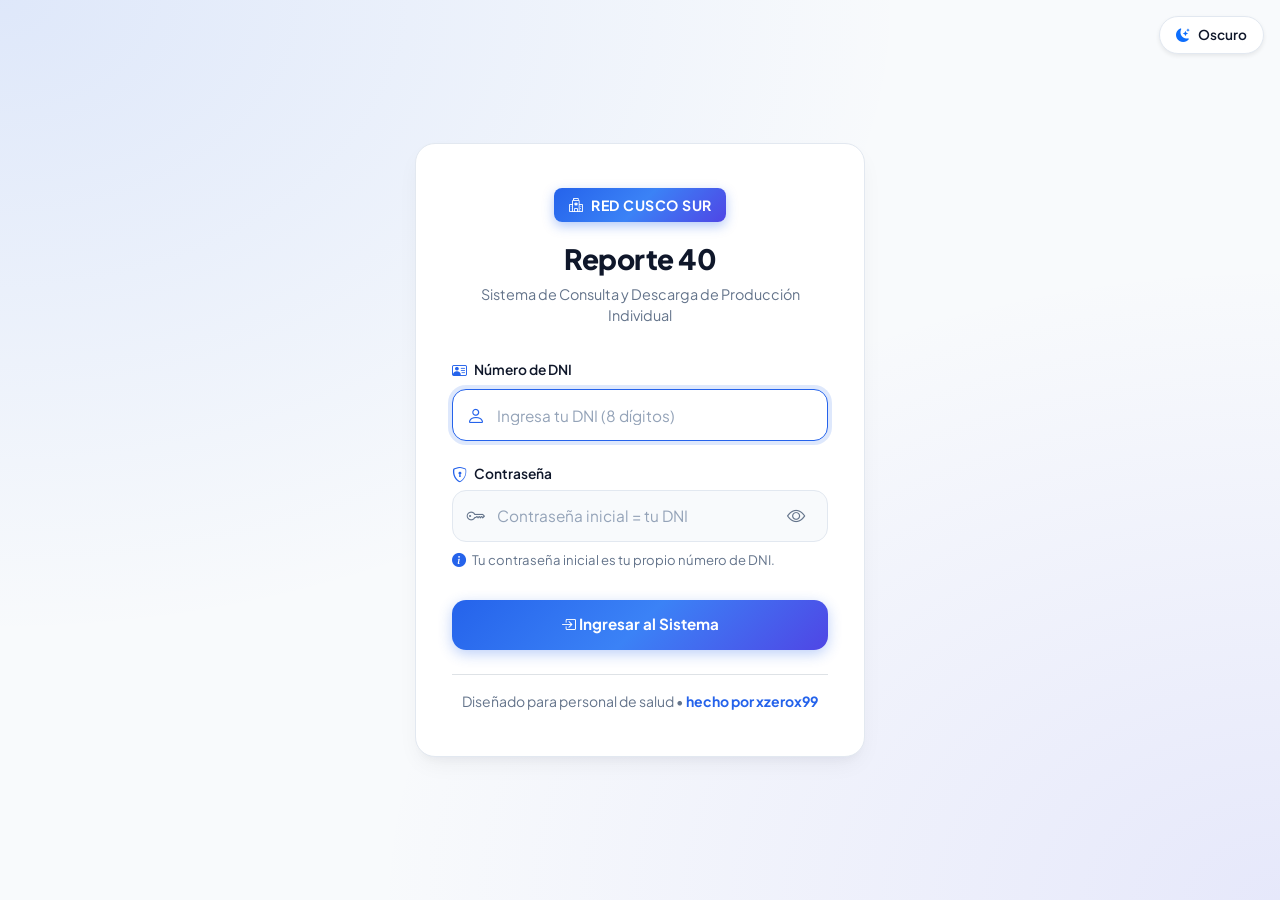
==== index.html @ fd7636e8 "primera subida primera version" ====
<!DOCTYPE html>
<html lang="es" data-theme="light">
<head>
  <meta charset="UTF-8">
  <meta name="viewport" content="width=device-width, initial-scale=1.0">
  <title>Acceso al Sistema — Reporte 40</title>
  
  <!-- Google Fonts: Plus Jakarta Sans -->
  <link rel="preconnect" href="https://fonts.googleapis.com">
  <link rel="preconnect" href="https://fonts.gstatic.com" crossorigin>
  <link href="https://fonts.googleapis.com/css2?family=Plus+Jakarta+Sans:wght@400;500;600;700;800&display=swap" rel="stylesheet">

  <!-- Bootstrap 5 CSS & Bootstrap Icons -->
  <link href="https://cdn.jsdelivr.net/npm/bootstrap@5.3.3/dist/css/bootstrap.min.css" rel="stylesheet">
  <link href="https://cdn.jsdelivr.net/npm/bootstrap-icons@1.11.3/font/bootstrap-icons.min.css" rel="stylesheet">
  
  <!-- Estilos del Sistema -->
  <link rel="stylesheet" href="css/styles.css">

  <!-- PWA Manifest & Meta -->
  <link rel="manifest" href="manifest.json">
  <meta name="theme-color" content="#2563eb">

  <!-- Datos del Sistema (Soporte offline / doble clic) -->
  <script src="data/demo_data.js"></script>
</head>
<body>

  <!-- Botón flotante para cambiar tema Claro/Oscuro -->
  <div class="position-fixed top-0 end-0 p-3" style="z-index: 1050;">
    <button class="theme-toggle-btn shadow-sm" type="button" aria-label="Cambiar tema">
      <i class="bi bi-moon-stars-fill text-primary"></i> <span>Oscuro</span>
    </button>
  </div>

  <div class="login-container">
    <div class="login-card fade-in">
      <div class="login-header">
        <div class="brand-badge mb-2">
          <i class="bi bi-hospital"></i> RED CUSCO SUR
        </div>
        <h1>Reporte 40</h1>
        <p>Sistema de Consulta y Descarga de Producción Individual</p>
      </div>

      <!-- Alertas -->
      <div id="loginAlert" class="alert-elegant d-none" role="alert"></div>

      <form id="loginForm" autocomplete="off">
        
        <!-- Campo DNI Elegante -->
        <div class="form-group-elegant">
          <label for="dniInput" class="form-label-elegant">
            <i class="bi bi-person-vcard"></i> Número de DNI
          </label>
          <div class="input-container-elegant">
            <span class="input-icon-lead">
              <i class="bi bi-person"></i>
            </span>
            <input 
              type="text" 
              id="dniInput" 
              placeholder="Ingresa tu DNI (8 dígitos)" 
              maxlength="15" 
              required
              autofocus
            >
          </div>
        </div>

        <!-- Campo Contraseña Elegante -->
        <div class="form-group-elegant">
          <div class="d-flex justify-content-between align-items-center mb-1">
            <label for="passwordInput" class="form-label-elegant mb-0">
              <i class="bi bi-shield-lock"></i> Contraseña
            </label>
          </div>
          <div class="input-container-elegant">
            <span class="input-icon-lead">
              <i class="bi bi-key"></i>
            </span>
            <input 
              type="password" 
              id="passwordInput" 
              placeholder="Contraseña inicial = tu DNI" 
              required
            >
            <button 
              class="btn-eye-toggle" 
              type="button" 
              id="togglePasswordBtn"
              title="Mostrar u ocultar contraseña"
            >
              <i class="bi bi-eye"></i>
            </button>
          </div>
          <div class="input-hint-elegant">
            <i class="bi bi-info-circle-fill"></i>
            <span>Tu contraseña inicial es tu propio número de DNI.</span>
          </div>
        </div>

        <button type="submit" class="btn-primary-custom w-100 mt-2" id="loginSubmitBtn">
          <span id="btnText"><i class="bi bi-box-arrow-in-right"></i> Ingresar al Sistema</span>
          <span id="btnSpinner" class="spinner-border spinner-border-sm d-none" role="status" aria-hidden="true"></span>
        </button>
      </form>

      <div class="mt-4 pt-3 border-top text-center small text-muted">
        <span>Diseñado para personal de salud</span> • <span class="footer-author">hecho por xzerox99</span>
      </div>
    </div>
  </div>

  <!-- Scripts -->
  <script src="js/config.js"></script>
  <script src="js/theme.js"></script>
  <script src="js/auth.js"></script>
  <script src="js/api.js"></script>
  <script src="js/pwa.js"></script>

  <script>
    document.addEventListener("DOMContentLoaded", () => {
      // Si ya hay sesión activa, redirigir
      const user = Auth.getCurrentUser();
      if (user) {
        if (Auth.isAdmin()) {
          window.location.href = "admin.html";
        } else {
          window.location.href = "dashboard.html";
        }
        return;
      }

      const loginForm = document.getElementById("loginForm");
      const dniInput = document.getElementById("dniInput");
      const passwordInput = document.getElementById("passwordInput");
      const togglePasswordBtn = document.getElementById("togglePasswordBtn");
      const loginAlert = document.getElementById("loginAlert");
      const btnText = document.getElementById("btnText");
      const btnSpinner = document.getElementById("btnSpinner");
      const loginSubmitBtn = document.getElementById("loginSubmitBtn");

      // Ver / ocultar contraseña
      togglePasswordBtn.addEventListener("click", () => {
        const isPassword = passwordInput.getAttribute("type") === "password";
        passwordInput.setAttribute("type", isPassword ? "text" : "password");
        togglePasswordBtn.innerHTML = isPassword ? '<i class="bi bi-eye-slash"></i>' : '<i class="bi bi-eye"></i>';
      });

      // Manejo de Login
      loginForm.addEventListener("submit", async (e) => {
        e.preventDefault();
        const dni = dniInput.value.trim();
        const password = passwordInput.value.trim();

        if (!dni || !password) return;

        loginAlert.className = "alert-elegant d-none";
        loginSubmitBtn.disabled = true;
        btnText.classList.add("d-none");
        btnSpinner.classList.remove("d-none");

        try {
          const res = await Api.callAppsScript("login", { dni, password });

          if (res.success && res.user) {
            Auth.setSession(res.user);
            loginAlert.className = "alert-elegant alert-success-elegant fade-in";
            loginAlert.innerHTML = `<i class="bi bi-check-circle-fill"></i> <span>¡Bienvenido(a), ${res.user.nombre}! Redirigiendo...</span>`;

            setTimeout(() => {
              if (res.user.rol === "admin" || res.user.dni === CONFIG.ADMIN_DEFAULT_DNI) {
                window.location.href = "admin.html";
              } else {
                window.location.href = "dashboard.html";
              }
            }, 600);
          } else {
            loginAlert.className = "alert-elegant alert-danger-elegant fade-in";
            loginAlert.innerHTML = `<i class="bi bi-exclamation-triangle-fill"></i> <span>${res.message || "Credenciales incorrectas"}</span>`;
            loginSubmitBtn.disabled = false;
            btnText.classList.remove("d-none");
            btnSpinner.classList.add("d-none");
          }
        } catch (err) {
          loginAlert.className = "alert-elegant alert-danger-elegant fade-in";
          loginAlert.innerHTML = `<i class="bi bi-exclamation-octagon-fill"></i> <span>Error al conectar con el servidor. Intenta de nuevo.</span>`;
          loginSubmitBtn.disabled = false;
          btnText.classList.remove("d-none");
          btnSpinner.classList.add("d-none");
        }
      });
    });
  </script>
</body>
</html>
---- css/styles.css ----
/* =====================================================================
   SISTEMA REPORTE 40 — ESTILOS ULTRA ELEGANTES Y RESPONSIVOS (UI / UX PRO)
   Diseñado con altos estándares de contraste, accesibilidad y fluidez.
   Soporte completo para Tema Claro / Oscuro con micro-interacciones.
   Hecho por xzerox99
   ===================================================================== */

@import url('https://fonts.googleapis.com/css2?family=Plus+Jakarta+Sans:wght@400;500;600;700;800&display=swap');

:root {
  --font-family: 'Plus Jakarta Sans', -apple-system, BlinkMacSystemFont, "Segoe UI", Roboto, sans-serif;
  
  /* ==================== TEMA CLARO ==================== */
  --bg-body: #f8fafc;
  --bg-card: #ffffff;
  --bg-card-subtle: #f1f5f9;
  --bg-input: #f8fafc;
  --bg-input-focus: #ffffff;
  
  --border-color: #e2e8f0;
  --border-color-focus: #2563eb;
  
  --text-main: #0f172a;
  --text-muted: #64748b;
  --text-dim: #94a3b8;
  --text-white: #ffffff;
  
  --icon-color: #64748b;
  --icon-active: #2563eb;
  
  --primary: #2563eb;
  --primary-hover: #1d4ed8;
  --primary-gradient: linear-gradient(135deg, #2563eb 0%, #3b82f6 50%, #4f46e5 100%);
  --primary-light: #eff6ff;
  --primary-text: #1e40af;
  
  --card-shadow: 0 10px 25px -5px rgba(15, 23, 42, 0.06), 0 8px 10px -6px rgba(15, 23, 42, 0.04);
  --input-shadow-focus: 0 0 0 4px rgba(37, 99, 235, 0.15);
  
  --radius-sm: 8px;
  --radius-md: 14px;
  --radius-lg: 20px;
  --radius-full: 9999px;

  --transition: all 0.25s cubic-bezier(0.16, 1, 0.3, 1);
}

/* ==================== TEMA OSCURO (HIGH CONTRAST & ELEGANCE) ==================== */
[data-theme="dark"] {
  --bg-body: #0b0f19;
  --bg-card: #151c2c;
  --bg-card-subtle: #1e293b;
  --bg-input: #1a2336;
  --bg-input-focus: #141b2b;
  
  --border-color: #27354f;
  --border-color-focus: #38bdf8;
  
  --text-main: #f8fafc;
  --text-muted: #94a3b8;
  --text-dim: #64748b;
  
  --icon-color: #94a3b8;
  --icon-active: #38bdf8;
  
  --primary: #38bdf8;
  --primary-hover: #7dd3fc;
  --primary-gradient: linear-gradient(135deg, #2563eb 0%, #38bdf8 100%);
  --primary-light: rgba(56, 189, 248, 0.14);
  --primary-text: #7dd3fc;
  
  --card-shadow: 0 20px 30px -10px rgba(0, 0, 0, 0.7), 0 0 0 1px rgba(255, 255, 255, 0.06);
  --input-shadow-focus: 0 0 0 4px rgba(56, 189, 248, 0.22);
}

/* Reset y Base */
* {
  box-sizing: border-box;
  margin: 0;
  padding: 0;
}

body {
  font-family: var(--font-family);
  background-color: var(--bg-body);
  color: var(--text-main);
  line-height: 1.5;
  transition: background-color 0.3s ease, color 0.3s ease;
  min-height: 100vh;
  display: flex;
  flex-direction: column;
}

/* Clases de texto adaptables */
.text-main {
  color: var(--text-main) !important;
}

.text-muted {
  color: var(--text-muted) !important;
}

.text-dim {
  color: var(--text-dim) !important;
}

[data-theme="dark"] h1, 
[data-theme="dark"] h2, 
[data-theme="dark"] h3, 
[data-theme="dark"] h4, 
[data-theme="dark"] h5, 
[data-theme="dark"] h6 {
  color: var(--text-main) !important;
}

[data-theme="dark"] .text-primary {
  color: #38bdf8 !important;
}

[data-theme="dark"] .text-warning {
  color: #fbbf24 !important;
}

[data-theme="dark"] .text-success {
  color: #34d399 !important;
}

[data-theme="dark"] .text-danger {
  color: #f87171 !important;
}

/* ==================== NAVBAR ==================== */
.navbar-custom {
  background-color: var(--bg-card);
  border-bottom: 1px solid var(--border-color);
  padding: 0.85rem 1.75rem;
  transition: var(--transition);
  position: sticky;
  top: 0;
  z-index: 1000;
  backdrop-filter: blur(12px);
}

.brand-badge {
  background: var(--primary-gradient);
  color: white !important;
  font-weight: 700;
  padding: 0.4rem 0.9rem;
  border-radius: var(--radius-sm);
  letter-spacing: 0.5px;
  font-size: 0.88rem;
  display: inline-flex;
  align-items: center;
  gap: 0.5rem;
  box-shadow: 0 4px 12px rgba(37, 99, 235, 0.35);
}

/* Botón flotante para cambiar de tema */
.theme-toggle-btn {
  background: var(--bg-card);
  border: 1px solid var(--border-color);
  color: var(--text-main);
  padding: 0.5rem 1rem;
  border-radius: var(--radius-full);
  display: inline-flex;
  align-items: center;
  gap: 0.5rem;
  font-size: 0.85rem;
  font-weight: 600;
  cursor: pointer;
  transition: var(--transition);
  box-shadow: 0 2px 8px rgba(0, 0, 0, 0.05);
}

.theme-toggle-btn:hover {
  border-color: var(--primary);
  transform: translateY(-2px);
  box-shadow: 0 4px 12px rgba(0, 0, 0, 0.12);
}

/* ==================== PANTALLA DE LOGIN ELEGANTE ==================== */
.login-container {
  min-height: 100vh;
  display: flex;
  align-items: center;
  justify-content: center;
  padding: 1.5rem;
  position: relative;
  background-color: var(--bg-body);
  background-image: 
    radial-gradient(at 0% 0%, rgba(37, 99, 235, 0.12) 0px, transparent 50%),
    radial-gradient(at 100% 100%, rgba(99, 102, 241, 0.12) 0px, transparent 50%);
}

.login-card {
  width: 100%;
  max-width: 450px;
  background: var(--bg-card);
  border: 1px solid var(--border-color);
  border-radius: var(--radius-lg);
  padding: 2.75rem 2.25rem;
  box-shadow: var(--card-shadow);
  transition: var(--transition);
  position: relative;
}

.login-header {
  text-align: center;
  margin-bottom: 2rem;
}

.login-header h1 {
  font-size: 1.75rem;
  font-weight: 800;
  color: var(--text-main);
  margin-top: 0.75rem;
  letter-spacing: -0.5px;
}

.login-header p {
  color: var(--text-muted);
  font-size: 0.9rem;
  margin-top: 0.25rem;
}

/* ==================== INPUTS ULTRA ELEGANTES (NO BORDER CHOPPING) ==================== */
.form-group-elegant {
  margin-bottom: 1.35rem;
}

.form-label-elegant {
  font-size: 0.86rem;
  font-weight: 600;
  color: var(--text-main);
  margin-bottom: 0.45rem;
  display: flex;
  align-items: center;
  gap: 0.45rem;
}

.form-label-elegant i {
  color: var(--primary);
  font-size: 0.95rem;
}

.input-container-elegant {
  display: flex;
  align-items: center;
  background: var(--bg-input);
  border: 1.5px solid var(--border-color);
  border-radius: var(--radius-md);
  padding: 0 0.85rem;
  transition: var(--transition);
}

.input-container-elegant:hover {
  border-color: var(--border-color-focus);
}

.input-container-elegant:focus-within {
  background: var(--bg-input-focus);
  border-color: var(--border-color-focus);
  box-shadow: var(--input-shadow-focus);
}

.input-container-elegant .input-icon-lead {
  color: var(--icon-color);
  font-size: 1.15rem;
  margin-right: 0.75rem;
  display: flex;
  align-items: center;
  transition: color 0.2s ease;
}

.input-container-elegant:focus-within .input-icon-lead {
  color: var(--icon-active);
}

.input-container-elegant input {
  flex: 1;
  border: none !important;
  background: transparent !important;
  color: var(--text-main) !important;
  padding: 0.85rem 0 !important;
  font-size: 0.96rem !important;
  font-weight: 500;
  outline: none !important;
  box-shadow: none !important;
}

.input-container-elegant input::placeholder {
  color: var(--text-dim) !important;
  font-weight: 400;
}

.input-container-elegant .btn-eye-toggle {
  background: transparent;
  border: none;
  color: var(--icon-color);
  font-size: 1.15rem;
  padding: 0.5rem;
  margin-left: 0.25rem;
  cursor: pointer;
  display: flex;
  align-items: center;
  justify-content: center;
  border-radius: var(--radius-sm);
  transition: var(--transition);
}

.input-container-elegant .btn-eye-toggle:hover {
  color: var(--icon-active);
  background: rgba(255, 255, 255, 0.05);
}

.input-hint-elegant {
  font-size: 0.82rem;
  color: var(--text-muted);
  margin-top: 0.45rem;
  display: flex;
  align-items: center;
  gap: 0.4rem;
}

.input-hint-elegant i {
  color: var(--primary);
  font-size: 0.88rem;
}

/* ==================== ALERTAS MODERNAS ==================== */
.alert-elegant {
  padding: 0.75rem 1rem;
  border-radius: var(--radius-sm);
  font-size: 0.86rem;
  font-weight: 500;
  display: flex;
  align-items: center;
  gap: 0.6rem;
  margin-bottom: 1.25rem;
  animation: fadeIn 0.3s ease forwards;
}

.alert-danger-elegant {
  background: rgba(239, 68, 68, 0.12) !important;
  border: 1px solid rgba(239, 68, 68, 0.3) !important;
  color: #ef4444 !important;
}

[data-theme="dark"] .alert-danger-elegant {
  background: rgba(239, 68, 68, 0.18) !important;
  border-color: rgba(239, 68, 68, 0.4) !important;
  color: #fca5a5 !important;
}

.alert-success-elegant {
  background: rgba(16, 185, 129, 0.12) !important;
  border: 1px solid rgba(16, 185, 129, 0.3) !important;
  color: #10b981 !important;
}

[data-theme="dark"] .alert-success-elegant {
  background: rgba(16, 185, 129, 0.18) !important;
  border-color: rgba(16, 185, 129, 0.4) !important;
  color: #6ee7b7 !important;
}

/* ==================== BOTONES DE ACCIÓN ==================== */
.btn-primary-custom {
  background: var(--primary-gradient);
  border: none;
  color: white !important;
  font-weight: 700;
  font-size: 0.95rem;
  padding: 0.85rem 1.5rem;
  border-radius: var(--radius-md);
  transition: var(--transition);
  display: inline-flex;
  align-items: center;
  justify-content: center;
  gap: 0.6rem;
  cursor: pointer;
  box-shadow: 0 4px 14px rgba(37, 99, 235, 0.3);
}

.btn-primary-custom:hover {
  filter: brightness(1.08);
  transform: translateY(-2px);
  box-shadow: 0 8px 20px rgba(37, 99, 235, 0.45);
}

.btn-secondary-custom {
  background: var(--bg-card-subtle);
  border: 1px solid var(--border-color);
  color: var(--text-main);
  font-weight: 600;
  font-size: 0.88rem;
  padding: 0.65rem 1.15rem;
  border-radius: var(--radius-md);
  transition: var(--transition);
  cursor: pointer;
}

.btn-secondary-custom:hover {
  background: var(--border-color);
  color: var(--text-main);
}

/* ==================== TARJETAS DASHBOARD & ADMIN ==================== */
.app-card {
  background-color: var(--bg-card);
  border: 1px solid var(--border-color);
  border-radius: var(--radius-lg);
  padding: 1.65rem;
  box-shadow: var(--card-shadow);
  transition: var(--transition);
  margin-bottom: 1.5rem;
}

.app-card-header {
  border-bottom: 1px solid var(--border-color);
  padding-bottom: 0.95rem;
  margin-bottom: 1.25rem;
  display: flex;
  align-items: center;
  justify-content: space-between;
}

/* ==================== SELECTOR DE MESES CHIPS ==================== */
.month-selector-grid {
  display: grid;
  grid-template-columns: repeat(auto-fill, minmax(75px, 1fr));
  gap: 0.65rem;
  margin: 1rem 0;
}

.month-chip {
  position: relative;
  user-select: none;
}

.month-chip input[type="checkbox"] {
  position: absolute;
  opacity: 0;
  cursor: pointer;
  height: 0;
  width: 0;
}

.month-chip label {
  display: flex;
  align-items: center;
  justify-content: center;
  padding: 0.65rem 0.35rem;
  border-radius: var(--radius-md);
  border: 1.5px solid var(--border-color);
  background-color: var(--bg-card-subtle);
  color: var(--text-muted);
  font-weight: 700;
  font-size: 0.86rem;
  cursor: pointer;
  transition: var(--transition);
}

.month-chip input[type="checkbox"]:checked + label {
  background: var(--primary-gradient);
  border-color: transparent;
  color: #ffffff !important;
  box-shadow: 0 4px 12px rgba(37, 99, 235, 0.4);
  transform: translateY(-2px);
}

.month-chip label:hover {
  border-color: var(--primary);
  color: var(--text-main);
}

/* ==================== STATS CARDS ==================== */
.stat-card {
  display: flex;
  align-items: center;
  gap: 1.25rem;
  padding: 1.35rem;
  border-radius: var(--radius-lg);
  background: var(--bg-card);
  border: 1px solid var(--border-color);
  box-shadow: var(--card-shadow);
  transition: var(--transition);
}

.stat-card:hover {
  transform: translateY(-3px);
  border-color: var(--border-color-focus);
}

.stat-icon {
  width: 52px;
  height: 52px;
  border-radius: var(--radius-md);
  display: flex;
  align-items: center;
  justify-content: center;
  font-size: 1.6rem;
  flex-shrink: 0;
}

.stat-number {
  font-size: 1.75rem;
  font-weight: 800;
  color: var(--text-main);
  line-height: 1.15;
  letter-spacing: -0.5px;
}

.stat-label {
  font-size: 0.83rem;
  font-weight: 600;
  color: var(--text-muted);
}

/* ==================== TABLAS ==================== */
.table-responsive-wrapper {
  overflow-x: auto;
  border-radius: var(--radius-md);
  border: 1px solid var(--border-color);
}

.custom-table {
  width: 100%;
  border-collapse: collapse;
  font-size: 0.9rem;
}

.custom-table th {
  background-color: var(--bg-card-subtle);
  color: var(--text-muted);
  font-weight: 700;
  padding: 0.85rem 1rem;
  border-bottom: 2px solid var(--border-color);
  white-space: nowrap;
}

.custom-table td {
  padding: 0.85rem 1rem;
  border-bottom: 1px solid var(--border-color);
  color: var(--text-main);
  white-space: nowrap;
}

.custom-table tr:hover td {
  background-color: rgba(56, 189, 248, 0.05);
}

.custom-table tfoot td {
  font-weight: 800;
  background-color: var(--bg-card-subtle);
  border-top: 2px solid var(--border-color);
}

/* ==================== BADGES ==================== */
.badge-custom {
  font-size: 0.78rem;
  padding: 0.35rem 0.7rem;
  border-radius: var(--radius-full);
  font-weight: 700;
  display: inline-flex;
  align-items: center;
  gap: 0.35rem;
}

.badge-info {
  background-color: var(--primary-light);
  color: var(--primary-text);
}

/* ==================== MODALES Y DROPDOWNS EN TEMA OSCURO ==================== */
[data-theme="dark"] .dropdown-menu {
  background-color: var(--bg-card) !important;
  border: 1px solid var(--border-color) !important;
  box-shadow: 0 10px 25px rgba(0, 0, 0, 0.6) !important;
}

[data-theme="dark"] .dropdown-item {
  color: var(--text-main) !important;
}

[data-theme="dark"] .dropdown-item:hover {
  background-color: var(--bg-card-subtle) !important;
  color: var(--primary) !important;
}

[data-theme="dark"] .dropdown-divider {
  border-color: var(--border-color) !important;
}

[data-theme="dark"] .modal-content {
  background-color: var(--bg-card) !important;
  border: 1px solid var(--border-color) !important;
  color: var(--text-main) !important;
  box-shadow: 0 25px 50px -12px rgba(0, 0, 0, 0.8) !important;
}

[data-theme="dark"] .modal-header,
[data-theme="dark"] .modal-footer {
  border-color: var(--border-color) !important;
}

[data-theme="dark"] .btn-close {
  filter: invert(1) grayscale(100%) brightness(200%);
}

[data-theme="dark"] .form-control {
  background-color: var(--bg-input) !important;
  border-color: var(--border-color) !important;
  color: var(--text-main) !important;
}

[data-theme="dark"] .form-control:focus {
  background-color: var(--bg-input-focus) !important;
  border-color: var(--border-color-focus) !important;
  box-shadow: var(--input-shadow-focus) !important;
  color: var(--text-main) !important;
}

[data-theme="dark"] .input-group-text {
  background-color: var(--bg-card-subtle) !important;
  border-color: var(--border-color) !important;
  color: var(--text-muted) !important;
}

/* ==================== FOOTER ==================== */
.footer-custom {
  margin-top: auto;
  border-top: 1px solid var(--border-color);
  padding: 1.5rem;
  text-align: center;
  font-size: 0.88rem;
  color: var(--text-muted);
  background-color: var(--bg-card);
}

.footer-author {
  font-weight: 700;
  color: var(--primary);
}

/* ==================== DROP ZONE EXCEL ==================== */
.excel-drop-zone {
  border: 2px dashed var(--border-color);
  background-color: var(--bg-card-subtle);
  border-radius: var(--radius-lg);
  padding: 2.5rem 1.5rem;
  text-align: center;
  transition: var(--transition);
  cursor: pointer;
}

.excel-drop-zone:hover,
.excel-drop-zone.dragover {
  border-color: var(--primary);
  background-color: var(--primary-light);
  transform: scale(1.005);
}

.excel-drop-icon {
  width: 64px;
  height: 64px;
  margin: 0 auto 1rem;
  border-radius: 50%;
  display: flex;
  align-items: center;
  justify-content: center;
  font-size: 2rem;
  background-color: rgba(16, 185, 129, 0.15);
  color: #10b981;
}

.cursor-pointer {
  cursor: pointer;
}

/* Animaciones */
.fade-in {
  animation: fadeIn 0.4s cubic-bezier(0.16, 1, 0.3, 1) forwards;
}

@keyframes fadeIn {
  from {
    opacity: 0;
    transform: translateY(10px);
  }
  to {
    opacity: 1;
    transform: translateY(0);
  }
}

/* Responsive */
@media (max-width: 768px) {
  .navbar-custom { padding: 0.75rem 1rem; }
  .login-card { padding: 2rem 1.5rem; }
  .app-card { padding: 1.15rem; }
  .month-selector-grid { grid-template-columns: repeat(4, 1fr); }
}
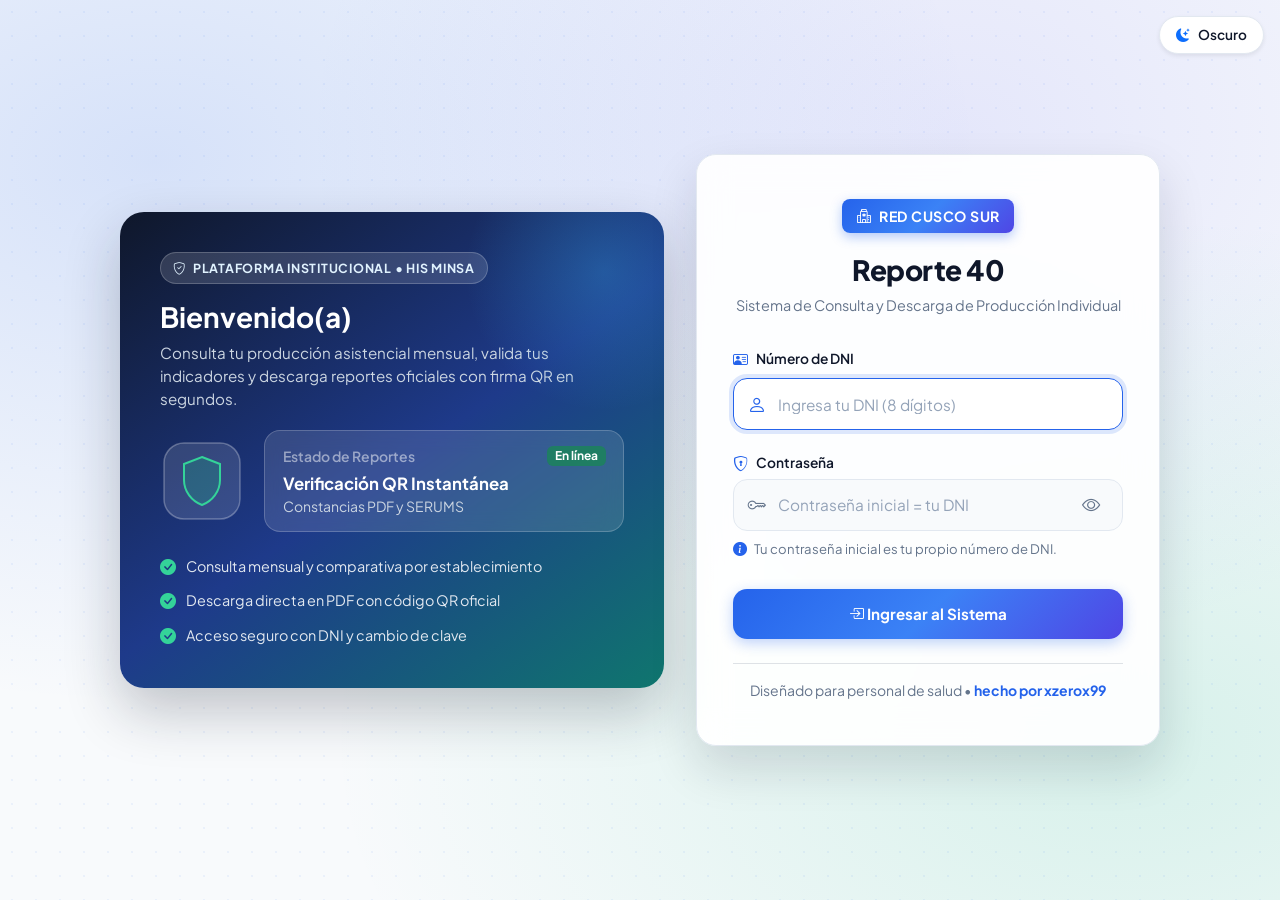
==== commit f5a33b20: "mejoras en diseño" ====
--- a/index.html
+++ b/index.html
@@ -1,21 +1,23 @@
 <!DOCTYPE html>
 <html lang="es" data-theme="light">
+
 <head>
   <meta charset="UTF-8">
   <meta name="viewport" content="width=device-width, initial-scale=1.0">
   <title>Acceso al Sistema — Reporte 40</title>
-  
+
   <!-- Google Fonts: Plus Jakarta Sans -->
   <link rel="preconnect" href="https://fonts.googleapis.com">
   <link rel="preconnect" href="https://fonts.gstatic.com" crossorigin>
-  <link href="https://fonts.googleapis.com/css2?family=Plus+Jakarta+Sans:wght@400;500;600;700;800&display=swap" rel="stylesheet">
+  <link href="https://fonts.googleapis.com/css2?family=Plus+Jakarta+Sans:wght@400;500;600;700;800&display=swap"
+    rel="stylesheet">
 
   <!-- Bootstrap 5 CSS & Bootstrap Icons -->
   <link href="https://cdn.jsdelivr.net/npm/bootstrap@5.3.3/dist/css/bootstrap.min.css" rel="stylesheet">
   <link href="https://cdn.jsdelivr.net/npm/bootstrap-icons@1.11.3/font/bootstrap-icons.min.css" rel="stylesheet">
-  
+
   <!-- Estilos del Sistema -->
-  <link rel="stylesheet" href="css/styles.css">
+  <link rel="stylesheet" href="css/styles.css?v=2.2">
 
   <!-- PWA Manifest & Meta -->
   <link rel="manifest" href="manifest.json">
@@ -24,6 +26,7 @@
   <!-- Datos del Sistema (Soporte offline / doble clic) -->
   <script src="data/demo_data.js"></script>
 </head>
+
 <body>
 
   <!-- Botón flotante para cambiar tema Claro/Oscuro -->
@@ -33,21 +36,65 @@
     </button>
   </div>
 
-  <div class="login-container">
-    <div class="login-card fade-in">
-      <div class="login-header">
-        <div class="brand-badge mb-2">
-          <i class="bi bi-hospital"></i> RED CUSCO SUR
-        </div>
-        <h1>Reporte 40</h1>
-        <p>Sistema de Consulta y Descarga de Producción Individual</p>
+  <div class="login-container login-split-layout">
+    <div class="login-bg-mesh" aria-hidden="true"></div>
+    <div class="login-split-grid">
+      <!-- Panel Hero Institucional (Desktop) -->
+      <div class="login-hero-panel fade-in" aria-hidden="true">
+        <div class="login-hero-kicker">
+          <i class="bi bi-shield-check"></i> Plataforma Institucional • HIS MINSA
+        </div>
+        <h2 class="h3 fw-bold mt-3 mb-2 text-white" id="loginGreeting">Bienvenido(a)</h2>
+        <p class="mb-0" style="color: #cbd5e1; font-size: 0.95rem;">
+          Consulta tu producción asistencial mensual, valida tus indicadores y descarga reportes oficiales con firma QR en segundos.
+        </p>
+
+        <div class="login-hero-svg-wrap">
+          <svg width="84" height="84" viewBox="0 0 84 84" fill="none" xmlns="http://www.w3.org/2000/svg">
+            <rect x="4" y="4" width="76" height="76" rx="20" fill="rgba(255,255,255,0.12)" stroke="rgba(255,255,255,0.28)" stroke-width="1.5"/>
+            <path d="M42 18L60 25V41C60 52.5 52.2 62.3 42 66C31.8 62.3 24 52.5 24 41V25L42 18Z" fill="rgba(16,185,129,0.22)" stroke="#34d399" stroke-width="2"/>
+            <path class="login-hero-ecg" d="M26 42H34L38 33L43 51L47 38L50 42H58" stroke="#f8fafc" stroke-width="2.4" stroke-linecap="round" stroke-linejoin="round"/>
+          </svg>
+          <div class="login-hero-float-card flex-grow-1">
+            <div class="d-flex justify-content-between align-items-center mb-1">
+              <span class="small fw-semibold text-white-50">Estado de Reportes</span>
+              <span class="badge bg-success bg-opacity-75 text-white">En línea</span>
+            </div>
+            <div class="fw-bold text-white" style="font-size: 1.05rem;">Verificación QR Instantánea</div>
+            <div class="small" style="color: #cbd5e1;">Constancias PDF y SERUMS</div>
+          </div>
+        </div>
+
+        <div class="login-hero-highlights">
+          <div class="login-hero-highlight">
+            <i class="bi bi-check-circle-fill"></i>
+            <span>Consulta mensual y comparativa por establecimiento</span>
+          </div>
+          <div class="login-hero-highlight">
+            <i class="bi bi-check-circle-fill"></i>
+            <span>Descarga directa en PDF con código QR oficial</span>
+          </div>
+          <div class="login-hero-highlight">
+            <i class="bi bi-check-circle-fill"></i>
+            <span>Acceso seguro con DNI y cambio de clave</span>
+          </div>
+        </div>
       </div>
+
+      <div class="login-card login-card-glass fade-in" id="loginCardEl">
+        <div class="login-header">
+          <div class="brand-badge mb-2">
+            <i class="bi bi-hospital"></i> RED CUSCO SUR
+          </div>
+          <h1>Reporte 40</h1>
+          <p>Sistema de Consulta y Descarga de Producción Individual</p>
+        </div>
 
       <!-- Alertas -->
       <div id="loginAlert" class="alert-elegant d-none" role="alert"></div>
 
       <form id="loginForm" autocomplete="off">
-        
+
         <!-- Campo DNI Elegante -->
         <div class="form-group-elegant">
           <label for="dniInput" class="form-label-elegant">
@@ -57,14 +104,7 @@
             <span class="input-icon-lead">
               <i class="bi bi-person"></i>
             </span>
-            <input 
-              type="text" 
-              id="dniInput" 
-              placeholder="Ingresa tu DNI (8 dígitos)" 
-              maxlength="15" 
-              required
-              autofocus
-            >
+            <input type="text" id="dniInput" placeholder="Ingresa tu DNI (8 dígitos)" maxlength="15" required autofocus>
           </div>
         </div>
 
@@ -79,18 +119,8 @@
             <span class="input-icon-lead">
               <i class="bi bi-key"></i>
             </span>
-            <input 
-              type="password" 
-              id="passwordInput" 
-              placeholder="Contraseña inicial = tu DNI" 
-              required
-            >
-            <button 
-              class="btn-eye-toggle" 
-              type="button" 
-              id="togglePasswordBtn"
-              title="Mostrar u ocultar contraseña"
-            >
+            <input type="password" id="passwordInput" placeholder="Contraseña inicial = tu DNI" required>
+            <button class="btn-eye-toggle" type="button" id="togglePasswordBtn" title="Mostrar u ocultar contraseña">
               <i class="bi bi-eye"></i>
             </button>
           </div>
@@ -109,15 +139,17 @@
       <div class="mt-4 pt-3 border-top text-center small text-muted">
         <span>Diseñado para personal de salud</span> • <span class="footer-author">hecho por xzerox99</span>
       </div>
+      </div>
     </div>
   </div>
 
   <!-- Scripts -->
-  <script src="js/config.js"></script>
-  <script src="js/theme.js"></script>
-  <script src="js/auth.js"></script>
-  <script src="js/api.js"></script>
-  <script src="js/pwa.js"></script>
+  <script src="js/config.js?v=2.2"></script>
+  <script src="js/utils.js?v=2.2"></script>
+  <script src="js/theme.js?v=2.2"></script>
+  <script src="js/auth.js?v=2.2"></script>
+  <script src="js/api.js?v=2.2"></script>
+  <script src="js/pwa.js?v=2.2"></script>
 
   <script>
     document.addEventListener("DOMContentLoaded", () => {
@@ -133,6 +165,8 @@
       }
 
       const loginForm = document.getElementById("loginForm");
+      const loginCardEl = document.getElementById("loginCardEl");
+      const loginGreeting = document.getElementById("loginGreeting");
       const dniInput = document.getElementById("dniInput");
       const passwordInput = document.getElementById("passwordInput");
       const togglePasswordBtn = document.getElementById("togglePasswordBtn");
@@ -141,6 +175,17 @@
       const btnSpinner = document.getElementById("btnSpinner");
       const loginSubmitBtn = document.getElementById("loginSubmitBtn");
 
+      if (loginGreeting && typeof Utils !== "undefined" && typeof Utils.getGreeting === "function") {
+        loginGreeting.textContent = `${Utils.getGreeting()}, profesional de salud`;
+      }
+
+      function triggerLoginShake() {
+        if (!loginCardEl) return;
+        loginCardEl.classList.remove("login-shake");
+        void loginCardEl.offsetWidth;
+        loginCardEl.classList.add("login-shake");
+      }
+
       // Ver / ocultar contraseña
       togglePasswordBtn.addEventListener("click", () => {
         const isPassword = passwordInput.getAttribute("type") === "password";
@@ -165,9 +210,36 @@
           const res = await Api.callAppsScript("login", { dni, password });
 
           if (res.success && res.user) {
-            Auth.setSession(res.user);
+            Auth.setSession(res.user, res.token || null);
+            try {
+              if (typeof res.isDefaultPassword === "boolean") {
+                sessionStorage.setItem("reporte40_is_default_pass", res.isDefaultPassword ? "1" : "0");
+              } else {
+                sessionStorage.removeItem("reporte40_is_default_pass");
+              }
+            } catch (e) { }
+            if (res.ipress_control && typeof res.ipress_control === "object") {
+              try {
+                localStorage.setItem("reporte40_ipress_control", JSON.stringify(res.ipress_control));
+                if (window.DEMO_DATA) window.DEMO_DATA.ipress_control = res.ipress_control;
+              } catch (e) { }
+            }
+            if (res.anios_habilitados && Array.isArray(res.anios_habilitados)) {
+              try {
+                localStorage.setItem("reporte40_anios_habilitados", JSON.stringify(res.anios_habilitados));
+              } catch (e) { }
+            }
+            if (res.comunicado && typeof res.comunicado === "object") {
+              try {
+                localStorage.setItem("comunicado_reporte40", JSON.stringify(res.comunicado));
+              } catch (e) { }
+            }
             loginAlert.className = "alert-elegant alert-success-elegant fade-in";
-            loginAlert.innerHTML = `<i class="bi bi-check-circle-fill"></i> <span>¡Bienvenido(a), ${res.user.nombre}! Redirigiendo...</span>`;
+            loginAlert.innerHTML = `<i class="bi bi-check-circle-fill"></i> <span>¡Bienvenido(a), ${Utils.escapeHtml(res.user.nombre)}! Redirigiendo...</span>`;
+
+            btnSpinner.classList.add("d-none");
+            btnText.classList.remove("d-none");
+            btnText.innerHTML = `<svg width="20" height="20" viewBox="0 0 24 24" fill="none" class="me-1" style="vertical-align:-4px;"><circle cx="12" cy="12" r="10" fill="rgba(16,185,129,0.2)" stroke="#34d399" stroke-width="2"/><path class="login-success-check" d="M7.5 12.5L10.5 15.5L16.5 9.5" stroke="#ffffff" stroke-width="2.4" stroke-linecap="round" stroke-linejoin="round"/></svg> Acceso verificado`;
 
             setTimeout(() => {
               if (res.user.rol === "admin" || res.user.dni === CONFIG.ADMIN_DEFAULT_DNI) {
@@ -175,10 +247,11 @@
               } else {
                 window.location.href = "dashboard.html";
               }
-            }, 600);
+            }, 650);
           } else {
             loginAlert.className = "alert-elegant alert-danger-elegant fade-in";
-            loginAlert.innerHTML = `<i class="bi bi-exclamation-triangle-fill"></i> <span>${res.message || "Credenciales incorrectas"}</span>`;
+            loginAlert.innerHTML = `<i class="bi bi-exclamation-triangle-fill"></i> <span>${Utils.escapeHtml(res.message || "Credenciales incorrectas")}</span>`;
+            triggerLoginShake();
             loginSubmitBtn.disabled = false;
             btnText.classList.remove("d-none");
             btnSpinner.classList.add("d-none");
@@ -186,6 +259,7 @@
         } catch (err) {
           loginAlert.className = "alert-elegant alert-danger-elegant fade-in";
           loginAlert.innerHTML = `<i class="bi bi-exclamation-octagon-fill"></i> <span>Error al conectar con el servidor. Intenta de nuevo.</span>`;
+          triggerLoginShake();
           loginSubmitBtn.disabled = false;
           btnText.classList.remove("d-none");
           btnSpinner.classList.add("d-none");
@@ -194,4 +268,5 @@
     });
   </script>
 </body>
-</html>
+
+</html>
--- a/css/styles.css
+++ b/css/styles.css
@@ -678,6 +678,475 @@
   cursor: pointer;
 }
 
+/* ==================== DATATABLES CUSTOM STYLING ==================== */
+.dataTables_wrapper {
+  color: var(--text-main);
+  padding: 0.5rem 0;
+}
+
+.dataTables_wrapper .dataTables_length,
+.dataTables_wrapper .dataTables_filter,
+.dataTables_wrapper .dataTables_info,
+.dataTables_wrapper .dataTables_paginate {
+  color: var(--text-muted) !important;
+  font-size: 0.88rem;
+  margin-bottom: 0.75rem;
+}
+
+.dataTables_wrapper .dataTables_filter input {
+  background-color: var(--bg-input);
+  border: 1.5px solid var(--border-color);
+  border-radius: var(--radius-sm);
+  color: var(--text-main);
+  padding: 0.35rem 0.75rem;
+  margin-left: 0.5rem;
+  transition: var(--transition);
+}
+
+.dataTables_wrapper .dataTables_filter input:focus {
+  border-color: var(--primary);
+  outline: none;
+  box-shadow: var(--input-shadow-focus);
+}
+
+.dataTables_wrapper .dataTables_length select {
+  background-color: var(--bg-input);
+  border: 1.5px solid var(--border-color);
+  border-radius: var(--radius-sm);
+  color: var(--text-main);
+  padding: 0.25rem 0.5rem;
+  margin: 0 0.4rem;
+}
+
+.dataTables_wrapper .page-item.active .page-link {
+  background-color: var(--primary) !important;
+  border-color: var(--primary) !important;
+  color: #fff !important;
+  font-weight: 700;
+}
+
+.dataTables_wrapper .page-link {
+  background-color: var(--bg-card);
+  border-color: var(--border-color);
+  color: var(--text-main);
+}
+
+.dataTables_wrapper .page-link:hover {
+  background-color: var(--bg-card-subtle);
+  color: var(--primary);
+}
+
+.dataTables_wrapper .page-item.disabled .page-link {
+  background-color: var(--bg-card);
+  border-color: var(--border-color);
+  color: var(--text-muted);
+}
+
+/* Switch styling para DataTables */
+.form-check-input.ipress-switch {
+  cursor: pointer;
+  width: 2.5em;
+  height: 1.3em;
+}
+
+.form-check-input.ipress-switch:checked {
+  background-color: #10b981;
+  border-color: #10b981;
+}
+
+/* ==================== OVERLAY DE VINCULACIÓN CON BD ==================== */
+.sync-overlay {
+  position: fixed;
+  top: 0;
+  left: 0;
+  width: 100vw;
+  height: 100vh;
+  background-color: rgba(11, 15, 25, 0.92);
+  backdrop-filter: blur(10px);
+  z-index: 99999;
+  display: flex;
+  align-items: center;
+  justify-content: center;
+  transition: opacity 0.45s ease, visibility 0.45s ease;
+}
+
+.sync-overlay.fade-out {
+  opacity: 0;
+  visibility: hidden;
+  pointer-events: none;
+}
+
+.sync-card {
+  background: var(--bg-card);
+  border: 1.5px solid var(--border-color);
+  border-radius: var(--radius-lg);
+  padding: 2.2rem 2rem 2rem;
+  max-width: 480px;
+  width: 92%;
+  text-align: center;
+  box-shadow: 0 25px 50px -12px rgba(0, 0, 0, 0.6);
+  position: relative;
+  overflow: hidden;
+}
+
+.sync-card::before {
+  content: "";
+  position: absolute;
+  top: 0;
+  left: 0;
+  right: 0;
+  height: 4px;
+  background: linear-gradient(90deg, #38bdf8, #2563eb, #6366f1, #38bdf8);
+  background-size: 200% 100%;
+  animation: syncBorderGlow 2.5s linear infinite;
+}
+
+@keyframes syncBorderGlow {
+  0% { background-position: 0% 50%; }
+  100% { background-position: 200% 50%; }
+}
+
+/* Gráfico SVG Animado */
+.sync-hero-visual {
+  width: 100%;
+  display: flex;
+  justify-content: center;
+  align-items: center;
+}
+
+.sync-svg-canvas {
+  width: 160px;
+  height: 110px;
+  filter: drop-shadow(0 8px 16px rgba(37, 99, 235, 0.3));
+}
+
+.sync-cloud-group {
+  animation: floatCloud 3s ease-in-out infinite alternate;
+}
+
+@keyframes floatCloud {
+  0% { transform: translateY(0px); }
+  100% { transform: translateY(-5px); }
+}
+
+.sync-beam-pulse {
+  animation: beamPulse 1.8s ease-in-out infinite alternate;
+}
+
+@keyframes beamPulse {
+  0% { opacity: 0.25; }
+  100% { opacity: 0.6; }
+}
+
+/* Partículas animadas descendentes */
+.sync-particle {
+  animation: particleDrop 1.6s cubic-bezier(0.4, 0, 0.2, 1) infinite;
+}
+
+.part-1 { animation-delay: 0s; }
+.part-2 { animation-delay: 0.3s; }
+.part-3 { animation-delay: 0.6s; }
+.part-4 { animation-delay: 0.9s; }
+.part-5 { animation-delay: 1.2s; }
+
+@keyframes particleDrop {
+  0% {
+    transform: translateY(-6px);
+    opacity: 0;
+  }
+  30% {
+    opacity: 1;
+  }
+  80% {
+    opacity: 1;
+  }
+  100% {
+    transform: translateY(28px);
+    opacity: 0;
+  }
+}
+
+.sync-check-badge {
+  animation: popBadge 1.5s ease-in-out infinite alternate;
+}
+
+@keyframes popBadge {
+  0% { transform: scale(0.9); }
+  100% { transform: scale(1.1); }
+}
+
+.sync-icon-pulse {
+  width: 64px;
+  height: 64px;
+  border-radius: 50%;
+  background: rgba(37, 99, 235, 0.15);
+  color: var(--primary);
+  display: flex;
+  align-items: center;
+  justify-content: center;
+  font-size: 2rem;
+  margin: 0 auto 1.25rem;
+  animation: pulse-ring 2s infinite;
+}
+
+@keyframes pulse-ring {
+  0% { box-shadow: 0 0 0 0 rgba(37, 99, 235, 0.4); }
+  70% { box-shadow: 0 0 0 16px rgba(37, 99, 235, 0); }
+  100% { box-shadow: 0 0 0 0 rgba(37, 99, 235, 0); }
+}
+
+.sync-progress {
+  height: 9px;
+  border-radius: 6px;
+  background-color: var(--bg-card-subtle);
+  overflow: hidden;
+  margin: 1.25rem 0 0.75rem;
+  box-shadow: inset 0 1px 3px rgba(0, 0, 0, 0.2);
+}
+
+.sync-progress-bar {
+  background: linear-gradient(90deg, #38bdf8 0%, #2563eb 50%, #10b981 100%);
+  background-size: 200% 100%;
+  height: 100%;
+  width: 0%;
+  transition: width 0.4s cubic-bezier(0.4, 0, 0.2, 1);
+  border-radius: 6px;
+  animation: progressShine 2s linear infinite;
+}
+
+@keyframes progressShine {
+  0% { background-position: 100% 50%; }
+  100% { background-position: 0% 50%; }
+}
+
+/* ==================== ALERTA URGENTE DE CAMBIO DE CLAVE ==================== */
+.alert-urgent-danger {
+  background: linear-gradient(135deg, rgba(239, 68, 68, 0.12), rgba(185, 28, 28, 0.08));
+  border: 1.5px solid rgba(239, 68, 68, 0.45);
+  border-left: 5px solid #ef4444;
+  border-radius: var(--radius-md);
+  padding: 1rem 1.25rem;
+  color: var(--text-main);
+  display: flex;
+  align-items: center;
+  gap: 1rem;
+  box-shadow: 0 4px 15px rgba(239, 68, 68, 0.1);
+  animation: urgentGlow 3s infinite alternate;
+}
+
+@keyframes urgentGlow {
+  0% { border-color: rgba(239, 68, 68, 0.4); box-shadow: 0 2px 10px rgba(239, 68, 68, 0.08); }
+  100% { border-color: rgba(239, 68, 68, 0.85); box-shadow: 0 4px 20px rgba(239, 68, 68, 0.22); }
+}
+
+.alert-urgent-icon {
+  width: 44px;
+  height: 44px;
+  border-radius: 50%;
+  background-color: rgba(239, 68, 68, 0.18);
+  color: #ef4444;
+  display: flex;
+  align-items: center;
+  justify-content: center;
+  font-size: 1.4rem;
+  flex-shrink: 0;
+}
+
+/* ==================== MANUAL DE USUARIO STYLING ==================== */
+.manual-step-item {
+  display: flex;
+  gap: 1rem;
+  padding: 1.15rem 0;
+  border-bottom: 1px solid var(--border-color);
+}
+
+.manual-step-item:last-child {
+  border-bottom: none;
+}
+
+.manual-step-num {
+  width: 38px;
+  height: 38px;
+  border-radius: 50%;
+  background: var(--primary-gradient);
+  color: #fff;
+  font-weight: 800;
+  display: flex;
+  align-items: center;
+  justify-content: center;
+  flex-shrink: 0;
+  box-shadow: 0 4px 10px rgba(37, 99, 235, 0.35);
+}
+
+.manual-tip-box {
+  background-color: var(--bg-card-subtle);
+  border: 1px solid var(--border-color);
+  border-radius: var(--radius-sm);
+  padding: 0.75rem 1rem;
+  color: var(--text-main);
+  transition: var(--transition);
+}
+
+[data-theme="dark"] .manual-tip-box {
+  background-color: rgba(30, 41, 59, 0.75) !important;
+  border-color: rgba(255, 255, 255, 0.12) !important;
+  color: #f1f5f9 !important;
+}
+
+[data-theme="dark"] .manual-tip-box strong {
+  color: #ffffff !important;
+}
+
+[data-theme="dark"] .manual-tip-box code {
+  background-color: rgba(59, 130, 246, 0.25) !important;
+  color: #93c5fd !important;
+  padding: 0.15rem 0.4rem;
+  border-radius: 4px;
+}
+
+[data-theme="dark"] #userManualModal .modal-content {
+  background-color: #0f172a !important;
+  border-color: rgba(255, 255, 255, 0.12) !important;
+}
+
+[data-theme="dark"] #userManualModal .modal-header,
+[data-theme="dark"] #userManualModal .modal-footer {
+  border-color: rgba(255, 255, 255, 0.1) !important;
+}
+
+/* ==================== ESTABS TABLE & DATATABLES CONTRAST ==================== */
+#estabsTable {
+  color: var(--text-main) !important;
+  background-color: transparent !important;
+  width: 100% !important;
+}
+
+#estabsTable th {
+  background-color: var(--bg-card-subtle) !important;
+  color: var(--text-muted) !important;
+  font-weight: 700;
+  font-size: 0.84rem;
+  text-transform: uppercase;
+  letter-spacing: 0.04em;
+  padding: 0.85rem 0.75rem !important;
+  border-bottom: 2px solid var(--border-color) !important;
+}
+
+#estabsTable td {
+  padding: 0.85rem 0.75rem !important;
+  border-bottom: 1px solid var(--border-color) !important;
+  color: var(--text-main) !important;
+  background-color: transparent !important;
+}
+
+[data-theme="dark"] #estabsTable {
+  color: #f8fafc !important;
+}
+
+[data-theme="dark"] #estabsTable td {
+  color: #f1f5f9 !important;
+  border-bottom-color: rgba(255, 255, 255, 0.08) !important;
+}
+
+[data-theme="dark"] #estabsTable td strong.estab-name {
+  color: #ffffff !important;
+  font-weight: 700 !important;
+  text-shadow: 0 1px 2px rgba(0, 0, 0, 0.5);
+}
+
+[data-theme="dark"] #estabsTable th {
+  background-color: #151d30 !important;
+  color: #cbd5e1 !important;
+  border-bottom-color: rgba(255, 255, 255, 0.14) !important;
+}
+
+[data-theme="dark"] #estabsTable tbody tr:hover td {
+  background-color: rgba(255, 255, 255, 0.05) !important;
+}
+
+/* DataTables search & paginate en modo oscuro */
+[data-theme="dark"] .dataTables_wrapper .dataTables_length,
+[data-theme="dark"] .dataTables_wrapper .dataTables_filter,
+[data-theme="dark"] .dataTables_wrapper .dataTables_info,
+[data-theme="dark"] .dataTables_wrapper .dataTables_paginate {
+  color: #cbd5e1 !important;
+}
+
+[data-theme="dark"] .dataTables_wrapper .dataTables_filter input {
+  background-color: #0b101e !important;
+  border: 1.5px solid rgba(255, 255, 255, 0.16) !important;
+  color: #ffffff !important;
+}
+
+[data-theme="dark"] .dataTables_wrapper .dataTables_length select {
+  background-color: #0b101e !important;
+  border: 1.5px solid rgba(255, 255, 255, 0.16) !important;
+  color: #ffffff !important;
+}
+
+[data-theme="dark"] .dataTables_wrapper .page-link {
+  background-color: #111827 !important;
+  border-color: rgba(255, 255, 255, 0.12) !important;
+  color: #cbd5e1 !important;
+}
+
+[data-theme="dark"] .dataTables_wrapper .page-item.active .page-link {
+  background-color: #2563eb !important;
+  border-color: #2563eb !important;
+  color: #ffffff !important;
+}
+
+/* ==================== VISTA Y TABLA DIARIA ==================== */
+.daily-day-badge {
+  display: inline-flex;
+  align-items: center;
+  justify-content: center;
+  width: 34px;
+  height: 34px;
+  border-radius: 8px;
+  font-weight: 700;
+  font-size: 0.85rem;
+  background-color: var(--bg-card-subtle);
+  border: 1px solid var(--border-color);
+  color: var(--text-main);
+  transition: var(--transition);
+}
+
+.daily-day-active {
+  background: var(--primary-gradient) !important;
+  color: #ffffff !important;
+  border: none !important;
+  box-shadow: 0 2px 8px rgba(37, 99, 235, 0.35);
+}
+
+.daily-bar-container {
+  width: 100%;
+  max-width: 220px;
+  height: 8px;
+  background-color: var(--bg-card-subtle);
+  border-radius: 4px;
+  overflow: hidden;
+  border: 1px solid var(--border-color);
+}
+
+.daily-bar-fill {
+  height: 100%;
+  border-radius: 4px;
+  background: linear-gradient(90deg, #3b82f6, #10b981);
+  transition: width 0.3s ease;
+}
+
+[data-theme="dark"] .daily-day-badge {
+  background-color: rgba(255, 255, 255, 0.05);
+  border-color: rgba(255, 255, 255, 0.1);
+  color: #f1f5f9;
+}
+
+[data-theme="dark"] .daily-bar-container {
+  background-color: rgba(255, 255, 255, 0.05);
+  border-color: rgba(255, 255, 255, 0.1);
+}
+
 /* Animaciones */
 .fade-in {
   animation: fadeIn 0.4s cubic-bezier(0.16, 1, 0.3, 1) forwards;
@@ -694,6 +1163,218 @@
   }
 }
 
+/* ==================== SELECT2 - MODO CLARO Y OSCURO ==================== */
+.select2-container {
+  width: 100% !important;
+}
+
+.select2-container--default .select2-selection--single {
+  background-color: var(--bg-card) !important;
+  border: 1px solid var(--border-color) !important;
+  border-radius: var(--radius-md) !important;
+  height: 38px !important;
+  padding: 4px 8px !important;
+  color: var(--text-main) !important;
+  display: flex !important;
+  align-items: center !important;
+  transition: var(--transition-fast) !important;
+}
+
+.select2-container--default .select2-selection--single .select2-selection__rendered {
+  color: var(--text-main) !important;
+  line-height: normal !important;
+  padding-left: 0 !important;
+  padding-right: 20px !important;
+  font-size: 0.875rem !important;
+}
+
+.select2-container--default .select2-selection--single .select2-selection__placeholder {
+  color: var(--text-muted) !important;
+}
+
+.select2-container--default .select2-selection--single .select2-selection__arrow {
+  height: 36px !important;
+  right: 8px !important;
+}
+
+.select2-container--default .select2-selection--single .select2-selection__arrow b {
+  border-color: var(--text-muted) transparent transparent transparent !important;
+}
+
+.select2-container--default.select2-container--open .select2-selection--single .select2-selection__arrow b {
+  border-color: transparent transparent var(--text-muted) transparent !important;
+}
+
+.select2-dropdown {
+  background-color: var(--bg-card) !important;
+  border: 1px solid var(--border-color) !important;
+  border-radius: var(--radius-md) !important;
+  box-shadow: var(--shadow-lg) !important;
+  color: var(--text-main) !important;
+  z-index: 1065 !important;
+}
+
+.select2-container--default .select2-search--dropdown {
+  padding: 8px !important;
+  background-color: var(--bg-card-subtle) !important;
+}
+
+.select2-container--default .select2-search--dropdown .select2-search__field {
+  background-color: var(--bg-card) !important;
+  border: 1px solid var(--border-color) !important;
+  color: var(--text-main) !important;
+  border-radius: var(--radius-sm) !important;
+  padding: 6px 10px !important;
+  outline: none !important;
+  font-size: 0.85rem !important;
+}
+
+.select2-container--default .select2-results__option {
+  padding: 8px 12px !important;
+  color: var(--text-main) !important;
+  font-size: 0.85rem !important;
+}
+
+.select2-container--default .select2-results__option--highlighted[aria-selected] {
+  background-color: #2563eb !important;
+  color: #ffffff !important;
+}
+
+.select2-container--default .select2-results__option[aria-selected="true"] {
+  background-color: var(--bg-card-subtle) !important;
+  color: var(--color-primary) !important;
+  font-weight: 700 !important;
+}
+
+/* Modo Oscuro Específico para Select2 y Modales */
+[data-theme="dark"] .select2-container--default .select2-selection--single {
+  background-color: #1e293b !important;
+  border-color: #334155 !important;
+  color: #f8fafc !important;
+}
+
+[data-theme="dark"] .select2-container--default .select2-selection--single .select2-selection__rendered {
+  color: #f8fafc !important;
+}
+
+[data-theme="dark"] .select2-dropdown {
+  background-color: #0f172a !important;
+  border-color: #334155 !important;
+  color: #f8fafc !important;
+}
+
+[data-theme="dark"] .select2-container--default .select2-search--dropdown {
+  background-color: #1e293b !important;
+}
+
+[data-theme="dark"] .select2-container--default .select2-search--dropdown .select2-search__field {
+  background-color: #0f172a !important;
+  border-color: #475569 !important;
+  color: #f8fafc !important;
+}
+
+[data-theme="dark"] .select2-container--default .select2-results__option {
+  color: #e2e8f0 !important;
+}
+
+[data-theme="dark"] .select2-container--default .select2-results__option--highlighted[aria-selected] {
+  background-color: #2563eb !important;
+  color: #ffffff !important;
+}
+
+[data-theme="dark"] .select2-container--default .select2-results__option[aria-selected="true"] {
+  background-color: #334155 !important;
+  color: #38bdf8 !important;
+}
+
+/* Compatibilidad de Form Selects y Elementos Modal en Modo Oscuro */
+[data-theme="dark"] .form-select {
+  background-color: #1e293b !important;
+  border-color: #334155 !important;
+  color: #f8fafc !important;
+  background-image: url("data:image/svg+xml,%3csvg xmlns='http://www.w3.org/2000/svg' viewBox='0 0 16 16'%3e%3cpath fill='none' stroke='%2394a3b8' stroke-linecap='round' stroke-linejoin='round' stroke-width='2' d='m2 5 6 6 6-6'/%3e%3c/svg%3e") !important;
+}
+
+[data-theme="dark"] .form-select:focus {
+  background-color: #1e293b !important;
+  border-color: #38bdf8 !important;
+  color: #f8fafc !important;
+  box-shadow: 0 0 0 0.25rem rgba(56, 189, 248, 0.25) !important;
+}
+
+[data-theme="dark"] .bg-body-secondary,
+[data-theme="dark"] .bg-light-subtle {
+  background-color: #1e293b !important;
+  border-color: #334155 !important;
+  color: #e2e8f0 !important;
+}
+
+[data-theme="dark"] .bg-primary-subtle {
+  background-color: rgba(37, 99, 235, 0.15) !important;
+  border-color: rgba(37, 99, 235, 0.3) !important;
+  color: #93c5fd !important;
+}
+
+[data-theme="dark"] .bg-success-subtle {
+  background-color: rgba(16, 185, 129, 0.15) !important;
+  border-color: rgba(16, 185, 129, 0.3) !important;
+  color: #86efac !important;
+}
+
+[data-theme="dark"] .bg-warning-subtle {
+  background-color: rgba(245, 158, 11, 0.15) !important;
+  border-color: rgba(245, 158, 11, 0.3) !important;
+  color: #fde047 !important;
+}
+
+[data-theme="dark"] .bg-info-subtle {
+  background-color: rgba(6, 182, 212, 0.15) !important;
+  border-color: rgba(6, 182, 212, 0.3) !important;
+  color: #67e8f9 !important;
+}
+
+[data-theme="dark"] .border {
+  border-color: #334155 !important;
+}
+
+/* Tabla de Control de Años y Tablas Generales en Modo Oscuro */
+[data-theme="dark"] #yearsTable,
+[data-theme="dark"] #estabsTable,
+[data-theme="dark"] .table {
+  color: #f8fafc !important;
+  --bs-table-bg: transparent !important;
+  --bs-table-hover-bg: rgba(255, 255, 255, 0.05) !important;
+  --bs-table-color: #f8fafc !important;
+}
+
+[data-theme="dark"] #yearsTable td,
+[data-theme="dark"] #estabsTable td,
+[data-theme="dark"] .table td {
+  color: #f1f5f9 !important;
+  background-color: transparent !important;
+  border-bottom-color: rgba(255, 255, 255, 0.08) !important;
+}
+
+[data-theme="dark"] #yearsTable td strong,
+[data-theme="dark"] #estabsTable td strong,
+[data-theme="dark"] .table td strong {
+  color: #ffffff !important;
+}
+
+[data-theme="dark"] #yearsTable th,
+[data-theme="dark"] #estabsTable th,
+[data-theme="dark"] .table th {
+  background-color: #151d30 !important;
+  color: #cbd5e1 !important;
+  border-bottom-color: rgba(255, 255, 255, 0.14) !important;
+}
+
+[data-theme="dark"] #yearsTable tbody tr:hover td,
+[data-theme="dark"] #estabsTable tbody tr:hover td,
+[data-theme="dark"] .table tbody tr:hover td {
+  background-color: rgba(255, 255, 255, 0.05) !important;
+}
+
 /* Responsive */
 @media (max-width: 768px) {
   .navbar-custom { padding: 0.75rem 1rem; }
@@ -701,3 +1382,747 @@
   .app-card { padding: 1.15rem; }
   .month-selector-grid { grid-template-columns: repeat(4, 1fr); }
 }
+
+/* ==================== ICONOS SVG ANIMADOS EN KPIs ==================== */
+.kpi-svg-icon {
+  width: 30px;
+  height: 30px;
+  overflow: visible;
+}
+
+.kpi-ecg-line {
+  stroke-dasharray: 90;
+  stroke-dashoffset: 90;
+  animation: ecgPulseDraw 2.6s ease-in-out infinite;
+}
+
+@keyframes ecgPulseDraw {
+  0% { stroke-dashoffset: 90; opacity: 0.4; }
+  45% { stroke-dashoffset: 0; opacity: 1; }
+  80% { stroke-dashoffset: -45; opacity: 0.85; }
+  100% { stroke-dashoffset: -90; opacity: 0.4; }
+}
+
+.kpi-radar-ring {
+  transform-origin: center;
+  animation: kpiRipple 2.4s ease-out infinite;
+}
+
+@keyframes kpiRipple {
+  0% { transform: scale(0.75); opacity: 0.75; }
+  100% { transform: scale(1.45); opacity: 0; }
+}
+
+.kpi-bar-1 { transform-origin: bottom; animation: kpiBarWave 1.8s ease-in-out infinite 0s; }
+.kpi-bar-2 { transform-origin: bottom; animation: kpiBarWave 1.8s ease-in-out infinite 0.25s; }
+.kpi-bar-3 { transform-origin: bottom; animation: kpiBarWave 1.8s ease-in-out infinite 0.5s; }
+
+@keyframes kpiBarWave {
+  0%, 100% { transform: scaleY(0.75); opacity: 0.8; }
+  50% { transform: scaleY(1.12); opacity: 1; }
+}
+
+.kpi-spark-dot {
+  animation: sparkTwinkle 1.6s ease-in-out infinite alternate;
+}
+
+@keyframes sparkTwinkle {
+  0% { transform: scale(0.8); opacity: 0.65; }
+  100% { transform: scale(1.2); opacity: 1; }
+}
+
+/* ==================== TARJETAS DE RÉCORDS / INSIGHTS ==================== */
+.insight-pill-card {
+  display: flex;
+  align-items: center;
+  gap: 0.85rem;
+  padding: 0.85rem 1.1rem;
+  border-radius: var(--radius-md);
+  background: var(--bg-card);
+  border: 1px solid var(--border-color);
+  box-shadow: var(--card-shadow);
+  transition: var(--transition);
+}
+
+.insight-pill-card:hover {
+  transform: translateY(-2px);
+  border-color: var(--primary);
+}
+
+.insight-pill-icon {
+  width: 38px;
+  height: 38px;
+  border-radius: 10px;
+  display: flex;
+  align-items: center;
+  justify-content: center;
+  font-size: 1.15rem;
+  flex-shrink: 0;
+}
+
+/* ==================== ESTADO VACÍO SVG ANIMADO EN GRÁFICO ==================== */
+.chart-empty-overlay {
+  position: absolute;
+  inset: 0;
+  display: flex;
+  flex-direction: column;
+  align-items: center;
+  justify-content: center;
+  text-align: center;
+  padding: 1rem;
+  background: var(--bg-card);
+  border-radius: var(--radius-md);
+  z-index: 4;
+  transition: opacity 0.3s ease;
+}
+
+.empty-calendar-float {
+  animation: floatEmptyCal 3.2s ease-in-out infinite alternate;
+}
+
+@keyframes floatEmptyCal {
+  0% { transform: translateY(0px); }
+  100% { transform: translateY(-6px); }
+}
+
+.empty-loupe-scan {
+  animation: scanLoupe 3.4s ease-in-out infinite;
+  transform-origin: center;
+}
+
+@keyframes scanLoupe {
+  0%, 100% { transform: translate(0px, 0px) rotate(0deg); }
+  35% { transform: translate(7px, -4px) rotate(6deg); }
+  70% { transform: translate(-5px, 3px) rotate(-5deg); }
+}
+
+/* ==================== MODO PANTALLA COMPLETA DE GRÁFICO ==================== */
+.chart-card-fullscreen {
+  position: fixed !important;
+  inset: 16px !important;
+  z-index: 1055 !important;
+  margin: 0 !important;
+  display: flex !important;
+  flex-direction: column !important;
+  overflow-y: auto !important;
+  box-shadow: 0 25px 60px rgba(0, 0, 0, 0.55) !important;
+}
+
+.chart-card-fullscreen .chart-canvas-wrap {
+  height: calc(100vh - 200px) !important;
+  min-height: 320px !important;
+}
+
+/* ==================== MAPA DE CALOR Y QUINCENAS DIARIAS ==================== */
+.quincena-card {
+  background-color: var(--bg-card-subtle);
+  border: 1px solid var(--border-color);
+  border-radius: var(--radius-md);
+  padding: 1rem 1.15rem;
+}
+
+.quincena-bar-track {
+  height: 10px;
+  border-radius: 999px;
+  background-color: var(--border-color);
+  overflow: hidden;
+}
+
+.quincena-bar-fill {
+  height: 100%;
+  border-radius: 999px;
+  transition: width 0.65s cubic-bezier(0.16, 1, 0.3, 1);
+}
+
+.quincena-bar-q1 {
+  background: linear-gradient(90deg, #3b82f6, #06b6d4);
+}
+
+.quincena-bar-q2 {
+  background: linear-gradient(90deg, #6366f1, #10b981);
+}
+
+.heatmap-calendar-grid {
+  display: grid;
+  grid-template-columns: repeat(auto-fill, minmax(46px, 1fr));
+  gap: 0.45rem;
+}
+
+.heatmap-tile {
+  position: relative;
+  border-radius: 10px;
+  padding: 0.45rem 0.25rem;
+  text-align: center;
+  border: 1px solid var(--border-color);
+  background-color: var(--bg-card-subtle);
+  color: var(--text-muted);
+  cursor: pointer;
+  transition: transform 0.18s ease, box-shadow 0.18s ease, border-color 0.18s ease;
+  user-select: none;
+}
+
+.heatmap-tile:hover {
+  transform: translateY(-2px) scale(1.04);
+  border-color: var(--primary);
+  box-shadow: 0 4px 12px rgba(37, 99, 235, 0.22);
+  z-index: 2;
+}
+
+.heatmap-tile .hm-day {
+  display: block;
+  font-size: 0.72rem;
+  font-weight: 700;
+  opacity: 0.85;
+}
+
+.heatmap-tile .hm-val {
+  display: block;
+  font-size: 0.82rem;
+  font-weight: 800;
+  line-height: 1.15;
+}
+
+.heatmap-lvl-0 { background-color: var(--bg-card-subtle); color: var(--text-dim); }
+.heatmap-lvl-1 { background-color: rgba(59, 130, 246, 0.15); border-color: rgba(59, 130, 246, 0.3); color: #2563eb; }
+.heatmap-lvl-2 { background-color: rgba(59, 130, 246, 0.35); border-color: rgba(59, 130, 246, 0.55); color: #1e3a8a; }
+.heatmap-lvl-3 { background-color: rgba(37, 99, 235, 0.72); border-color: #2563eb; color: #ffffff; }
+.heatmap-lvl-4 { background: linear-gradient(135deg, #2563eb, #10b981); border-color: transparent; color: #ffffff; box-shadow: 0 3px 10px rgba(16, 185, 129, 0.35); }
+
+[data-theme="dark"] .heatmap-lvl-1 { background-color: rgba(56, 189, 248, 0.14); border-color: rgba(56, 189, 248, 0.32); color: #7dd3fc; }
+[data-theme="dark"] .heatmap-lvl-2 { background-color: rgba(56, 189, 248, 0.32); border-color: rgba(56, 189, 248, 0.55); color: #e0f2fe; }
+[data-theme="dark"] .heatmap-lvl-3 { background-color: rgba(37, 99, 235, 0.78); border-color: #60a5fa; color: #ffffff; }
+
+.heatmap-row-highlight td {
+  animation: rowFlash 1.4s ease;
+}
+
+@keyframes rowFlash {
+  0% { background-color: rgba(37, 99, 235, 0.28); }
+  100% { background-color: transparent; }
+}
+
+/* ==================== FILTROS Y ORDEN EN TABLA DIARIA ==================== */
+.daily-filter-pill {
+  border-radius: 999px;
+  font-weight: 600;
+  font-size: 0.8rem;
+  padding: 0.35rem 0.85rem;
+  border: 1px solid var(--border-color);
+  background: var(--bg-card-subtle);
+  color: var(--text-muted);
+  cursor: pointer;
+  transition: var(--transition);
+}
+
+.daily-filter-pill:hover {
+  border-color: var(--primary);
+  color: var(--text-main);
+}
+
+.daily-filter-pill.active {
+  background: var(--primary-gradient);
+  border-color: transparent;
+  color: #ffffff;
+  box-shadow: 0 3px 10px rgba(37, 99, 235, 0.3);
+}
+
+.sortable-th {
+  cursor: pointer;
+  user-select: none;
+  transition: color 0.15s ease;
+}
+
+.sortable-th:hover {
+  color: var(--primary) !important;
+}
+
+/* ==================== DESTELLO / CONFETI ÉXITO PDF ==================== */
+.btn-pdf-success {
+  background: linear-gradient(135deg, #059669, #10b981) !important;
+  box-shadow: 0 6px 20px rgba(16, 185, 129, 0.45) !important;
+}
+
+.pdf-sparkle-dot {
+  position: fixed;
+  width: 8px;
+  height: 8px;
+  border-radius: 50%;
+  pointer-events: none;
+  z-index: 999999;
+  animation: pdfSparkleFly 0.85s cubic-bezier(0.16, 1, 0.3, 1) forwards;
+}
+
+@keyframes pdfSparkleFly {
+  0% {
+    transform: translate(0, 0) scale(1);
+    opacity: 1;
+  }
+  100% {
+    transform: translate(var(--tx, 0px), var(--ty, -40px)) scale(0);
+    opacity: 0;
+  }
+}
+
+.pdf-svg-check path {
+  stroke-dasharray: 24;
+  stroke-dashoffset: 24;
+  animation: drawSvgCheck 0.45s ease forwards;
+}
+
+@keyframes drawSvgCheck {
+  to { stroke-dashoffset: 0; }
+}
+
+/* ==================== ADMIN STATUS PILL BAR ==================== */
+.admin-status-bar {
+  background: var(--bg-card);
+  border: 1px solid var(--border-color);
+  border-radius: var(--radius-md);
+  padding: 0.7rem 1rem;
+  box-shadow: var(--card-shadow);
+}
+
+@media (prefers-reduced-motion: reduce) {
+  .kpi-ecg-line,
+  .kpi-radar-ring,
+  .kpi-bar-1,
+  .kpi-bar-2,
+  .kpi-bar-3,
+  .kpi-spark-dot,
+  .empty-calendar-float,
+  .empty-loupe-scan,
+  .sync-cloud-group,
+  .sync-beam-pulse,
+  .sync-particle,
+  .sync-check-badge {
+    animation: none !important;
+  }
+}
+
+/* ==================== UI/UX UPGRADES v2.2 ==================== */
+
+/* Toast Notifications */
+.r40-toast-container {
+  position: fixed;
+  top: 1.25rem;
+  right: 1.25rem;
+  z-index: 9999;
+  display: flex;
+  flex-direction: column;
+  gap: 0.65rem;
+  max-width: 380px;
+  pointer-events: none;
+}
+
+.r40-toast {
+  pointer-events: auto;
+  display: flex;
+  align-items: flex-start;
+  gap: 0.75rem;
+  padding: 0.85rem 1.05rem;
+  border-radius: var(--radius-md);
+  background: var(--bg-card);
+  color: var(--text-main);
+  border: 1px solid var(--border-color);
+  border-left-width: 4px;
+  box-shadow: 0 12px 30px rgba(15, 23, 42, 0.16);
+  backdrop-filter: blur(12px);
+  font-size: 0.9rem;
+  line-height: 1.4;
+  opacity: 0;
+  transform: translateX(24px);
+  transition: opacity 0.25s ease, transform 0.25s ease;
+}
+
+.r40-toast.r40-toast-show {
+  opacity: 1;
+  transform: translateX(0);
+}
+
+.r40-toast-success { border-left-color: #10b981; }
+.r40-toast-success .r40-toast-icon { color: #10b981; }
+
+.r40-toast-warning { border-left-color: #f59e0b; }
+.r40-toast-warning .r40-toast-icon { color: #f59e0b; }
+
+.r40-toast-danger { border-left-color: #ef4444; }
+.r40-toast-danger .r40-toast-icon { color: #ef4444; }
+
+.r40-toast-info { border-left-color: #3b82f6; }
+.r40-toast-info .r40-toast-icon { color: #3b82f6; }
+
+.r40-toast-icon {
+  font-size: 1.15rem;
+  line-height: 1.2;
+  flex-shrink: 0;
+}
+
+.r40-toast-close {
+  background: transparent;
+  border: none;
+  color: var(--text-muted);
+  margin-left: auto;
+  cursor: pointer;
+  padding: 0 0.2rem;
+  font-size: 1rem;
+  line-height: 1;
+}
+
+.r40-toast-close:hover {
+  color: var(--text-main);
+}
+
+/* Login Split-Screen + Mesh + Glassmorphism */
+.login-container.login-split-layout {
+  padding: 1.5rem;
+  overflow: hidden;
+  background-image:
+    radial-gradient(at 12% 18%, rgba(37, 99, 235, 0.16) 0px, transparent 52%),
+    radial-gradient(at 88% 82%, rgba(16, 185, 129, 0.14) 0px, transparent 50%),
+    radial-gradient(at 75% 15%, rgba(99, 102, 241, 0.13) 0px, transparent 48%);
+}
+
+.login-bg-mesh {
+  position: absolute;
+  inset: 0;
+  pointer-events: none;
+  opacity: 0.35;
+  background-image: radial-gradient(rgba(37, 99, 235, 0.18) 1px, transparent 1px);
+  background-size: 24px 24px;
+}
+
+.login-split-grid {
+  position: relative;
+  z-index: 2;
+  width: 100%;
+  max-width: 1040px;
+  display: grid;
+  grid-template-columns: 1.08fr 0.92fr;
+  gap: 2rem;
+  align-items: center;
+}
+
+.login-hero-panel {
+  position: relative;
+  border-radius: 24px;
+  padding: 2.5rem;
+  background: linear-gradient(145deg, #0f172a 0%, #1e3a8a 52%, #0f766e 100%);
+  color: #f8fafc;
+  box-shadow: 0 24px 55px rgba(15, 23, 42, 0.24);
+  overflow: hidden;
+}
+
+.login-hero-panel::after {
+  content: "";
+  position: absolute;
+  width: 280px;
+  height: 280px;
+  right: -80px;
+  top: -80px;
+  border-radius: 50%;
+  background: radial-gradient(circle, rgba(56, 189, 248, 0.26) 0%, transparent 70%);
+  pointer-events: none;
+}
+
+.login-hero-kicker {
+  display: inline-flex;
+  align-items: center;
+  gap: 0.45rem;
+  font-size: 0.78rem;
+  font-weight: 700;
+  letter-spacing: 0.06em;
+  text-transform: uppercase;
+  padding: 0.35rem 0.75rem;
+  border-radius: 999px;
+  background: rgba(255, 255, 255, 0.14);
+  border: 1px solid rgba(255, 255, 255, 0.2);
+  color: #e0f2fe;
+}
+
+.login-hero-svg-wrap {
+  margin: 1.25rem 0;
+  display: flex;
+  align-items: center;
+  gap: 1.25rem;
+}
+
+.login-hero-ecg {
+  stroke-dasharray: 220;
+  stroke-dashoffset: 220;
+  animation: r40EcgDraw 2.8s ease-in-out infinite;
+}
+
+@keyframes r40EcgDraw {
+  0% { stroke-dashoffset: 220; opacity: 0.35; }
+  55% { stroke-dashoffset: 0; opacity: 1; }
+  100% { stroke-dashoffset: -220; opacity: 0.35; }
+}
+
+.login-hero-float-card {
+  background: rgba(255, 255, 255, 0.12);
+  border: 1px solid rgba(255, 255, 255, 0.2);
+  backdrop-filter: blur(10px);
+  border-radius: 16px;
+  padding: 0.9rem 1.1rem;
+  animation: r40FloatY 4.5s ease-in-out infinite;
+}
+
+@keyframes r40FloatY {
+  0%, 100% { transform: translateY(0px); }
+  50% { transform: translateY(-6px); }
+}
+
+.login-hero-highlights {
+  display: grid;
+  gap: 0.65rem;
+  margin-top: 1.4rem;
+}
+
+.login-hero-highlight {
+  display: flex;
+  align-items: center;
+  gap: 0.65rem;
+  font-size: 0.9rem;
+  color: #e2e8f0;
+}
+
+.login-hero-highlight i {
+  color: #34d399;
+  font-size: 1rem;
+}
+
+.login-card.login-card-glass {
+  max-width: none;
+  background: rgba(255, 255, 255, 0.92);
+  backdrop-filter: blur(16px);
+  box-shadow: 0 22px 48px rgba(15, 23, 42, 0.14);
+}
+
+[data-theme="dark"] .login-card.login-card-glass {
+  background: rgba(30, 41, 59, 0.88);
+}
+
+@keyframes r40Shake {
+  0%, 100% { transform: translateX(0); }
+  20%, 60% { transform: translateX(-7px); }
+  40%, 80% { transform: translateX(7px); }
+}
+
+.login-shake {
+  animation: r40Shake 0.4s ease;
+}
+
+.login-success-check {
+  stroke-dasharray: 40;
+  stroke-dashoffset: 40;
+  animation: r40CheckDraw 0.45s ease forwards;
+}
+
+@keyframes r40CheckDraw {
+  to { stroke-dashoffset: 0; }
+}
+
+@media (max-width: 991.98px) {
+  .login-split-grid {
+    grid-template-columns: 1fr;
+    max-width: 460px;
+  }
+  .login-hero-panel {
+    display: none;
+  }
+}
+
+/* Dashboard Avatar & Password Strength */
+.user-avatar-badge {
+  width: 52px;
+  height: 52px;
+  border-radius: 50%;
+  background: linear-gradient(135deg, #2563eb 0%, #0ea5e9 55%, #10b981 100%);
+  color: #ffffff;
+  font-weight: 800;
+  font-size: 1.15rem;
+  display: inline-flex;
+  align-items: center;
+  justify-content: center;
+  flex-shrink: 0;
+  box-shadow: 0 8px 18px rgba(37, 99, 235, 0.28);
+  letter-spacing: 0.04em;
+}
+
+.password-strength-track {
+  height: 6px;
+  width: 100%;
+  border-radius: 999px;
+  background: var(--border-color);
+  overflow: hidden;
+  margin-top: 0.45rem;
+}
+
+.password-strength-fill {
+  height: 100%;
+  width: 0%;
+  border-radius: 999px;
+  transition: width 0.25s ease, background-color 0.25s ease;
+}
+
+/* Floating Back To Top */
+.btn-back-to-top {
+  position: fixed;
+  right: 1.5rem;
+  bottom: 1.5rem;
+  z-index: 1040;
+  width: 44px;
+  height: 44px;
+  border-radius: 50%;
+  border: 1px solid var(--border-color);
+  background: var(--bg-card);
+  color: var(--primary);
+  display: inline-flex;
+  align-items: center;
+  justify-content: center;
+  box-shadow: 0 10px 25px rgba(15, 23, 42, 0.16);
+  cursor: pointer;
+  opacity: 0;
+  visibility: hidden;
+  transform: translateY(12px);
+  transition: opacity 0.22s ease, transform 0.22s ease, visibility 0.22s ease;
+}
+
+.btn-back-to-top.visible {
+  opacity: 1;
+  visibility: visible;
+  transform: translateY(0);
+}
+
+.btn-back-to-top:hover {
+  background: var(--primary);
+  color: #fff;
+  transform: translateY(-2px);
+}
+
+/* Excel DropZone Drag-Over Animation */
+.excel-dropzone {
+  transition: border-color 0.25s ease, background-color 0.25s ease, transform 0.25s ease, box-shadow 0.25s ease;
+}
+
+.excel-dropzone.drag-over,
+.excel-drop-zone.dragover {
+  border-color: #2563eb !important;
+  background: rgba(37, 99, 235, 0.08) !important;
+  transform: scale(1.012);
+  box-shadow: 0 0 0 6px rgba(37, 99, 235, 0.14);
+}
+
+.excel-dropzone.drag-over .dropzone-icon-anim,
+.excel-drop-zone.dragover .excel-drop-icon {
+  animation: r40FloatY 0.9s ease-in-out infinite;
+  color: #2563eb !important;
+}
+
+/* Admin Podium Cards */
+.podium-card {
+  position: relative;
+  border-radius: var(--radius-md);
+  padding: 1rem 1.15rem;
+  background: var(--bg-card);
+  border: 1px solid var(--border-color);
+  display: flex;
+  align-items: center;
+  gap: 0.9rem;
+  box-shadow: 0 6px 18px rgba(15, 23, 42, 0.06);
+}
+
+.podium-medal {
+  width: 42px;
+  height: 42px;
+  border-radius: 12px;
+  display: inline-flex;
+  align-items: center;
+  justify-content: center;
+  font-weight: 800;
+  font-size: 1.05rem;
+  flex-shrink: 0;
+}
+
+.podium-rank-1 { border-top: 3px solid #f59e0b; }
+.podium-rank-1 .podium-medal { background: rgba(245, 158, 11, 0.18); color: #d97706; }
+
+.podium-rank-2 { border-top: 3px solid #94a3b8; }
+.podium-rank-2 .podium-medal { background: rgba(148, 163, 184, 0.2); color: #475569; }
+
+.podium-rank-3 { border-top: 3px solid #d97706; }
+.podium-rank-3 .podium-medal { background: rgba(180, 83, 9, 0.16); color: #b45309; }
+
+/* Admin Command Palette */
+.cmd-result-item {
+  display: flex;
+  align-items: center;
+  justify-content: space-between;
+  gap: 0.75rem;
+  padding: 0.7rem 0.9rem;
+  border-radius: var(--radius-sm);
+  border: 1px solid var(--border-color);
+  background: var(--bg-body);
+  margin-bottom: 0.5rem;
+}
+
+.cmd-kbd-pill {
+  font-size: 0.72rem;
+  font-weight: 700;
+  padding: 0.15rem 0.45rem;
+  border-radius: 6px;
+  border: 1px solid var(--border-color);
+  background: var(--bg-body);
+  color: var(--text-muted);
+}
+
+/* QR Validation Animated Seal */
+.val-seal-wrap {
+  display: inline-flex;
+  align-items: center;
+  justify-content: center;
+  margin-bottom: 0.75rem;
+}
+
+.val-seal-circle {
+  stroke-dasharray: 166;
+  stroke-dashoffset: 166;
+  animation: r40SealCircle 0.6s cubic-bezier(0.65, 0, 0.45, 1) forwards;
+}
+
+.val-seal-check {
+  stroke-dasharray: 48;
+  stroke-dashoffset: 48;
+  animation: r40SealCheck 0.4s cubic-bezier(0.65, 0, 0.45, 1) 0.45s forwards;
+}
+
+.val-seal-warn-pulse {
+  animation: r40WarnPulse 1.8s ease-in-out infinite;
+}
+
+@keyframes r40SealCircle {
+  to { stroke-dashoffset: 0; }
+}
+
+@keyframes r40SealCheck {
+  to { stroke-dashoffset: 0; }
+}
+
+@keyframes r40WarnPulse {
+  0%, 100% { transform: scale(1); opacity: 1; }
+  50% { transform: scale(1.06); opacity: 0.85; }
+}
+
+@media (prefers-reduced-motion: reduce) {
+  .login-hero-ecg,
+  .login-hero-float-card,
+  .login-shake,
+  .login-success-check,
+  .excel-dropzone.drag-over .dropzone-icon-anim,
+  .val-seal-circle,
+  .val-seal-check,
+  .val-seal-warn-pulse {
+    animation: none !important;
+    stroke-dashoffset: 0 !important;
+  }
+}
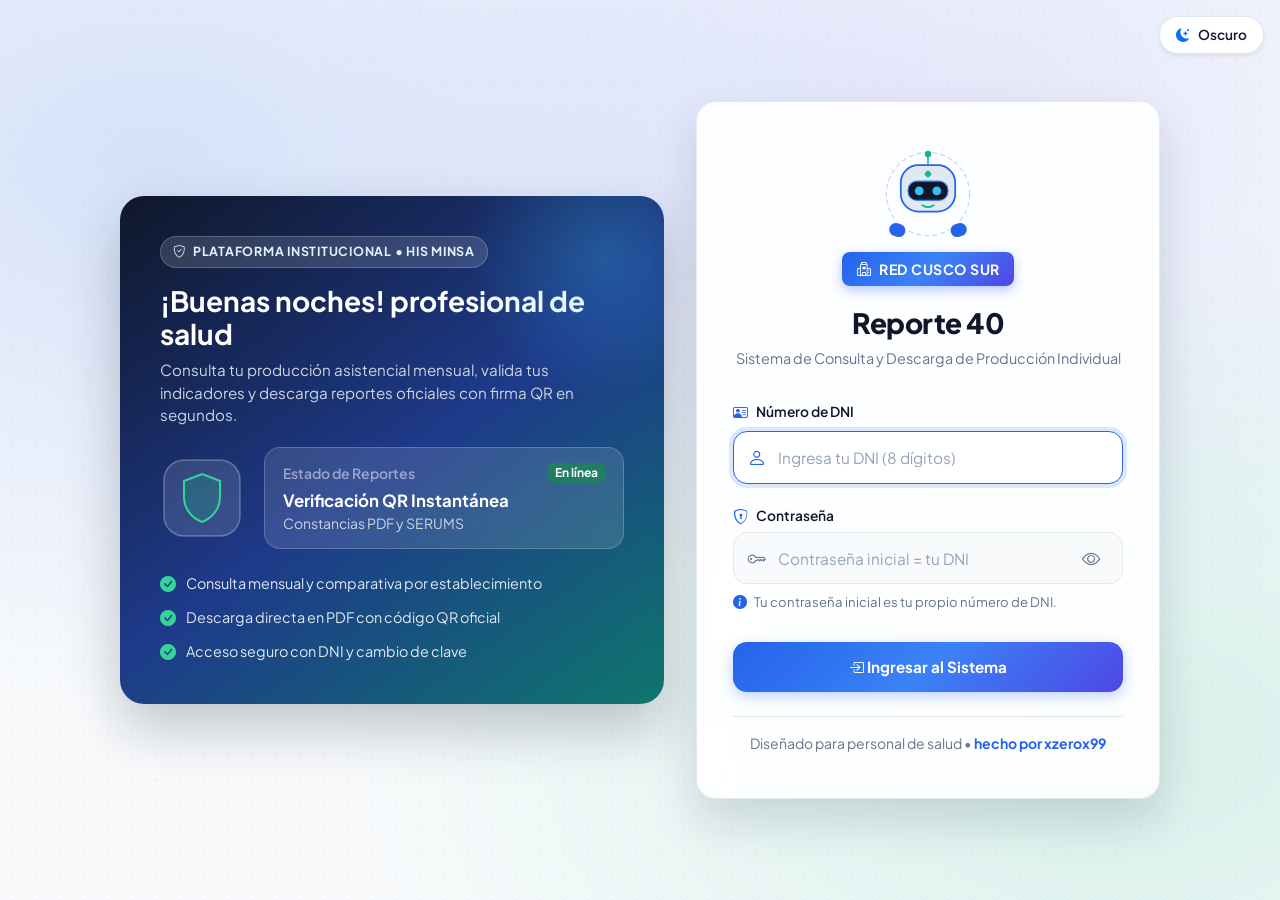
==== commit 69aafefd: "login animado y mejoramos el ultimo mes" ====
--- a/index.html
+++ b/index.html
@@ -17,7 +17,7 @@
   <link href="https://cdn.jsdelivr.net/npm/bootstrap-icons@1.11.3/font/bootstrap-icons.min.css" rel="stylesheet">
 
   <!-- Estilos del Sistema -->
-  <link rel="stylesheet" href="css/styles.css?v=2.2">
+  <link rel="stylesheet" href="css/styles.css?v=2.3">
 
   <!-- PWA Manifest & Meta -->
   <link rel="manifest" href="manifest.json">
@@ -83,6 +83,27 @@
 
       <div class="login-card login-card-glass fade-in" id="loginCardEl">
         <div class="login-header">
+          <div id="medbotAvatar" class="medbot-wrap" data-state="idle" aria-hidden="true">
+            <svg viewBox="0 0 120 120" class="medbot-svg">
+              <circle cx="60" cy="60" r="52" class="medbot-ring"/>
+              <line x1="60" y1="22" x2="60" y2="12" stroke="#38bdf8" stroke-width="2.5" stroke-linecap="round"/>
+              <circle cx="60" cy="10" r="4" fill="#10b981"/>
+              <rect x="26" y="24" width="68" height="58" rx="22" class="medbot-head"/>
+              <path d="M58 31h4v8h-4zM56 33h8v4h-8z" fill="#10b981"/>
+              <rect x="35" y="44" width="50" height="24" rx="11" class="medbot-visor"/>
+              <g id="medbotPupils" class="medbot-pupil-wrap">
+                <circle cx="49" cy="56" r="5.5" class="medbot-eye"/>
+                <circle cx="71" cy="56" r="5.5" class="medbot-eye"/>
+              </g>
+              <path d="M53 74 Q60 79 67 74" fill="none" stroke="#10b981" stroke-width="2.2" stroke-linecap="round"/>
+              <g class="medbot-hand-l">
+                <rect x="22" y="64" width="22" height="18" rx="9" class="medbot-hand-rect"/>
+              </g>
+              <g class="medbot-hand-r">
+                <rect x="76" y="64" width="22" height="18" rx="9" class="medbot-hand-rect"/>
+              </g>
+            </svg>
+          </div>
           <div class="brand-badge mb-2">
             <i class="bi bi-hospital"></i> RED CUSCO SUR
           </div>
@@ -144,12 +165,12 @@
   </div>
 
   <!-- Scripts -->
-  <script src="js/config.js?v=2.2"></script>
-  <script src="js/utils.js?v=2.2"></script>
-  <script src="js/theme.js?v=2.2"></script>
-  <script src="js/auth.js?v=2.2"></script>
-  <script src="js/api.js?v=2.2"></script>
-  <script src="js/pwa.js?v=2.2"></script>
+  <script src="js/config.js?v=2.3"></script>
+  <script src="js/utils.js?v=2.3"></script>
+  <script src="js/theme.js?v=2.3"></script>
+  <script src="js/auth.js?v=2.3"></script>
+  <script src="js/api.js?v=2.3"></script>
+  <script src="js/pwa.js?v=2.3"></script>
 
   <script>
     document.addEventListener("DOMContentLoaded", () => {
@@ -176,8 +197,48 @@
       const loginSubmitBtn = document.getElementById("loginSubmitBtn");
 
       if (loginGreeting && typeof Utils !== "undefined" && typeof Utils.getGreeting === "function") {
-        loginGreeting.textContent = `${Utils.getGreeting()}, profesional de salud`;
-      }
+        loginGreeting.textContent = `${Utils.getGreeting()} profesional de salud`;
+      }
+
+      const medbotAvatar = document.getElementById("medbotAvatar");
+      const medbotPupils = document.getElementById("medbotPupils");
+
+      function setMedbotState(state) {
+        if (medbotAvatar) medbotAvatar.setAttribute("data-state", state);
+      }
+
+      function updateMedbotGaze() {
+        if (!medbotPupils) return;
+        const len = Math.min(dniInput.value.length, 10);
+        const offsetX = -3.5 + (len / 10) * 7;
+        medbotPupils.style.transform = `translate(${offsetX.toFixed(2)}px, 2.5px)`;
+      }
+
+      function resetMedbotGaze() {
+        if (medbotPupils) medbotPupils.style.transform = "translate(0px, 0px)";
+      }
+
+      dniInput.addEventListener("focus", () => {
+        setMedbotState("dni");
+        updateMedbotGaze();
+      });
+      dniInput.addEventListener("input", updateMedbotGaze);
+      dniInput.addEventListener("blur", () => {
+        resetMedbotGaze();
+        if (document.activeElement !== passwordInput) setMedbotState("idle");
+      });
+
+      passwordInput.addEventListener("focus", () => {
+        resetMedbotGaze();
+        setMedbotState(passwordInput.getAttribute("type") === "text" ? "peek" : "pass");
+      });
+      passwordInput.addEventListener("blur", () => {
+        setTimeout(() => {
+          if (document.activeElement !== passwordInput && document.activeElement !== togglePasswordBtn) {
+            setMedbotState("idle");
+          }
+        }, 120);
+      });
 
       function triggerLoginShake() {
         if (!loginCardEl) return;
@@ -191,6 +252,7 @@
         const isPassword = passwordInput.getAttribute("type") === "password";
         passwordInput.setAttribute("type", isPassword ? "text" : "password");
         togglePasswordBtn.innerHTML = isPassword ? '<i class="bi bi-eye-slash"></i>' : '<i class="bi bi-eye"></i>';
+        setMedbotState(isPassword ? "peek" : "pass");
       });
 
       // Manejo de Login
@@ -236,6 +298,7 @@
             }
             loginAlert.className = "alert-elegant alert-success-elegant fade-in";
             loginAlert.innerHTML = `<i class="bi bi-check-circle-fill"></i> <span>¡Bienvenido(a), ${Utils.escapeHtml(res.user.nombre)}! Redirigiendo...</span>`;
+            setMedbotState("success");
 
             btnSpinner.classList.add("d-none");
             btnText.classList.remove("d-none");
@@ -251,6 +314,7 @@
           } else {
             loginAlert.className = "alert-elegant alert-danger-elegant fade-in";
             loginAlert.innerHTML = `<i class="bi bi-exclamation-triangle-fill"></i> <span>${Utils.escapeHtml(res.message || "Credenciales incorrectas")}</span>`;
+            setMedbotState("error");
             triggerLoginShake();
             loginSubmitBtn.disabled = false;
             btnText.classList.remove("d-none");
@@ -259,6 +323,7 @@
         } catch (err) {
           loginAlert.className = "alert-elegant alert-danger-elegant fade-in";
           loginAlert.innerHTML = `<i class="bi bi-exclamation-octagon-fill"></i> <span>Error al conectar con el servidor. Intenta de nuevo.</span>`;
+          setMedbotState("error");
           triggerLoginShake();
           loginSubmitBtn.disabled = false;
           btnText.classList.remove("d-none");
--- a/css/styles.css
+++ b/css/styles.css
@@ -9,34 +9,34 @@
 
 :root {
   --font-family: 'Plus Jakarta Sans', -apple-system, BlinkMacSystemFont, "Segoe UI", Roboto, sans-serif;
-  
+
   /* ==================== TEMA CLARO ==================== */
   --bg-body: #f8fafc;
   --bg-card: #ffffff;
   --bg-card-subtle: #f1f5f9;
   --bg-input: #f8fafc;
   --bg-input-focus: #ffffff;
-  
+
   --border-color: #e2e8f0;
   --border-color-focus: #2563eb;
-  
+
   --text-main: #0f172a;
   --text-muted: #64748b;
   --text-dim: #94a3b8;
   --text-white: #ffffff;
-  
+
   --icon-color: #64748b;
   --icon-active: #2563eb;
-  
+
   --primary: #2563eb;
   --primary-hover: #1d4ed8;
   --primary-gradient: linear-gradient(135deg, #2563eb 0%, #3b82f6 50%, #4f46e5 100%);
   --primary-light: #eff6ff;
   --primary-text: #1e40af;
-  
+
   --card-shadow: 0 10px 25px -5px rgba(15, 23, 42, 0.06), 0 8px 10px -6px rgba(15, 23, 42, 0.04);
   --input-shadow-focus: 0 0 0 4px rgba(37, 99, 235, 0.15);
-  
+
   --radius-sm: 8px;
   --radius-md: 14px;
   --radius-lg: 20px;
@@ -52,23 +52,23 @@
   --bg-card-subtle: #1e293b;
   --bg-input: #1a2336;
   --bg-input-focus: #141b2b;
-  
+
   --border-color: #27354f;
   --border-color-focus: #38bdf8;
-  
+
   --text-main: #f8fafc;
   --text-muted: #94a3b8;
   --text-dim: #64748b;
-  
+
   --icon-color: #94a3b8;
   --icon-active: #38bdf8;
-  
+
   --primary: #38bdf8;
   --primary-hover: #7dd3fc;
   --primary-gradient: linear-gradient(135deg, #2563eb 0%, #38bdf8 100%);
   --primary-light: rgba(56, 189, 248, 0.14);
   --primary-text: #7dd3fc;
-  
+
   --card-shadow: 0 20px 30px -10px rgba(0, 0, 0, 0.7), 0 0 0 1px rgba(255, 255, 255, 0.06);
   --input-shadow-focus: 0 0 0 4px rgba(56, 189, 248, 0.22);
 }
@@ -104,11 +104,11 @@
   color: var(--text-dim) !important;
 }
 
-[data-theme="dark"] h1, 
-[data-theme="dark"] h2, 
-[data-theme="dark"] h3, 
-[data-theme="dark"] h4, 
-[data-theme="dark"] h5, 
+[data-theme="dark"] h1,
+[data-theme="dark"] h2,
+[data-theme="dark"] h3,
+[data-theme="dark"] h4,
+[data-theme="dark"] h5,
 [data-theme="dark"] h6 {
   color: var(--text-main) !important;
 }
@@ -187,7 +187,7 @@
   padding: 1.5rem;
   position: relative;
   background-color: var(--bg-body);
-  background-image: 
+  background-image:
     radial-gradient(at 0% 0%, rgba(37, 99, 235, 0.12) 0px, transparent 50%),
     radial-gradient(at 100% 100%, rgba(99, 102, 241, 0.12) 0px, transparent 50%);
 }
@@ -461,7 +461,7 @@
   transition: var(--transition);
 }
 
-.month-chip input[type="checkbox"]:checked + label {
+.month-chip input[type="checkbox"]:checked+label {
   background: var(--primary-gradient);
   border-color: transparent;
   color: #ffffff !important;
@@ -802,8 +802,13 @@
 }
 
 @keyframes syncBorderGlow {
-  0% { background-position: 0% 50%; }
-  100% { background-position: 200% 50%; }
+  0% {
+    background-position: 0% 50%;
+  }
+
+  100% {
+    background-position: 200% 50%;
+  }
 }
 
 /* Gráfico SVG Animado */
@@ -825,8 +830,13 @@
 }
 
 @keyframes floatCloud {
-  0% { transform: translateY(0px); }
-  100% { transform: translateY(-5px); }
+  0% {
+    transform: translateY(0px);
+  }
+
+  100% {
+    transform: translateY(-5px);
+  }
 }
 
 .sync-beam-pulse {
@@ -834,8 +844,13 @@
 }
 
 @keyframes beamPulse {
-  0% { opacity: 0.25; }
-  100% { opacity: 0.6; }
+  0% {
+    opacity: 0.25;
+  }
+
+  100% {
+    opacity: 0.6;
+  }
 }
 
 /* Partículas animadas descendentes */
@@ -843,23 +858,40 @@
   animation: particleDrop 1.6s cubic-bezier(0.4, 0, 0.2, 1) infinite;
 }
 
-.part-1 { animation-delay: 0s; }
-.part-2 { animation-delay: 0.3s; }
-.part-3 { animation-delay: 0.6s; }
-.part-4 { animation-delay: 0.9s; }
-.part-5 { animation-delay: 1.2s; }
+.part-1 {
+  animation-delay: 0s;
+}
+
+.part-2 {
+  animation-delay: 0.3s;
+}
+
+.part-3 {
+  animation-delay: 0.6s;
+}
+
+.part-4 {
+  animation-delay: 0.9s;
+}
+
+.part-5 {
+  animation-delay: 1.2s;
+}
 
 @keyframes particleDrop {
   0% {
     transform: translateY(-6px);
     opacity: 0;
   }
+
   30% {
     opacity: 1;
   }
+
   80% {
     opacity: 1;
   }
+
   100% {
     transform: translateY(28px);
     opacity: 0;
@@ -871,8 +903,13 @@
 }
 
 @keyframes popBadge {
-  0% { transform: scale(0.9); }
-  100% { transform: scale(1.1); }
+  0% {
+    transform: scale(0.9);
+  }
+
+  100% {
+    transform: scale(1.1);
+  }
 }
 
 .sync-icon-pulse {
@@ -890,9 +927,17 @@
 }
 
 @keyframes pulse-ring {
-  0% { box-shadow: 0 0 0 0 rgba(37, 99, 235, 0.4); }
-  70% { box-shadow: 0 0 0 16px rgba(37, 99, 235, 0); }
-  100% { box-shadow: 0 0 0 0 rgba(37, 99, 235, 0); }
+  0% {
+    box-shadow: 0 0 0 0 rgba(37, 99, 235, 0.4);
+  }
+
+  70% {
+    box-shadow: 0 0 0 16px rgba(37, 99, 235, 0);
+  }
+
+  100% {
+    box-shadow: 0 0 0 0 rgba(37, 99, 235, 0);
+  }
 }
 
 .sync-progress {
@@ -915,8 +960,13 @@
 }
 
 @keyframes progressShine {
-  0% { background-position: 100% 50%; }
-  100% { background-position: 0% 50%; }
+  0% {
+    background-position: 100% 50%;
+  }
+
+  100% {
+    background-position: 0% 50%;
+  }
 }
 
 /* ==================== ALERTA URGENTE DE CAMBIO DE CLAVE ==================== */
@@ -935,8 +985,15 @@
 }
 
 @keyframes urgentGlow {
-  0% { border-color: rgba(239, 68, 68, 0.4); box-shadow: 0 2px 10px rgba(239, 68, 68, 0.08); }
-  100% { border-color: rgba(239, 68, 68, 0.85); box-shadow: 0 4px 20px rgba(239, 68, 68, 0.22); }
+  0% {
+    border-color: rgba(239, 68, 68, 0.4);
+    box-shadow: 0 2px 10px rgba(239, 68, 68, 0.08);
+  }
+
+  100% {
+    border-color: rgba(239, 68, 68, 0.85);
+    box-shadow: 0 4px 20px rgba(239, 68, 68, 0.22);
+  }
 }
 
 .alert-urgent-icon {
@@ -1157,6 +1214,7 @@
     opacity: 0;
     transform: translateY(10px);
   }
+
   to {
     opacity: 1;
     transform: translateY(0);
@@ -1377,10 +1435,21 @@
 
 /* Responsive */
 @media (max-width: 768px) {
-  .navbar-custom { padding: 0.75rem 1rem; }
-  .login-card { padding: 2rem 1.5rem; }
-  .app-card { padding: 1.15rem; }
-  .month-selector-grid { grid-template-columns: repeat(4, 1fr); }
+  .navbar-custom {
+    padding: 0.75rem 1rem;
+  }
+
+  .login-card {
+    padding: 2rem 1.5rem;
+  }
+
+  .app-card {
+    padding: 1.15rem;
+  }
+
+  .month-selector-grid {
+    grid-template-columns: repeat(4, 1fr);
+  }
 }
 
 /* ==================== ICONOS SVG ANIMADOS EN KPIs ==================== */
@@ -1397,10 +1466,25 @@
 }
 
 @keyframes ecgPulseDraw {
-  0% { stroke-dashoffset: 90; opacity: 0.4; }
-  45% { stroke-dashoffset: 0; opacity: 1; }
-  80% { stroke-dashoffset: -45; opacity: 0.85; }
-  100% { stroke-dashoffset: -90; opacity: 0.4; }
+  0% {
+    stroke-dashoffset: 90;
+    opacity: 0.4;
+  }
+
+  45% {
+    stroke-dashoffset: 0;
+    opacity: 1;
+  }
+
+  80% {
+    stroke-dashoffset: -45;
+    opacity: 0.85;
+  }
+
+  100% {
+    stroke-dashoffset: -90;
+    opacity: 0.4;
+  }
 }
 
 .kpi-radar-ring {
@@ -1409,17 +1493,44 @@
 }
 
 @keyframes kpiRipple {
-  0% { transform: scale(0.75); opacity: 0.75; }
-  100% { transform: scale(1.45); opacity: 0; }
-}
-
-.kpi-bar-1 { transform-origin: bottom; animation: kpiBarWave 1.8s ease-in-out infinite 0s; }
-.kpi-bar-2 { transform-origin: bottom; animation: kpiBarWave 1.8s ease-in-out infinite 0.25s; }
-.kpi-bar-3 { transform-origin: bottom; animation: kpiBarWave 1.8s ease-in-out infinite 0.5s; }
+  0% {
+    transform: scale(0.75);
+    opacity: 0.75;
+  }
+
+  100% {
+    transform: scale(1.45);
+    opacity: 0;
+  }
+}
+
+.kpi-bar-1 {
+  transform-origin: bottom;
+  animation: kpiBarWave 1.8s ease-in-out infinite 0s;
+}
+
+.kpi-bar-2 {
+  transform-origin: bottom;
+  animation: kpiBarWave 1.8s ease-in-out infinite 0.25s;
+}
+
+.kpi-bar-3 {
+  transform-origin: bottom;
+  animation: kpiBarWave 1.8s ease-in-out infinite 0.5s;
+}
 
 @keyframes kpiBarWave {
-  0%, 100% { transform: scaleY(0.75); opacity: 0.8; }
-  50% { transform: scaleY(1.12); opacity: 1; }
+
+  0%,
+  100% {
+    transform: scaleY(0.75);
+    opacity: 0.8;
+  }
+
+  50% {
+    transform: scaleY(1.12);
+    opacity: 1;
+  }
 }
 
 .kpi-spark-dot {
@@ -1427,8 +1538,15 @@
 }
 
 @keyframes sparkTwinkle {
-  0% { transform: scale(0.8); opacity: 0.65; }
-  100% { transform: scale(1.2); opacity: 1; }
+  0% {
+    transform: scale(0.8);
+    opacity: 0.65;
+  }
+
+  100% {
+    transform: scale(1.2);
+    opacity: 1;
+  }
 }
 
 /* ==================== TARJETAS DE RÉCORDS / INSIGHTS ==================== */
@@ -1481,8 +1599,13 @@
 }
 
 @keyframes floatEmptyCal {
-  0% { transform: translateY(0px); }
-  100% { transform: translateY(-6px); }
+  0% {
+    transform: translateY(0px);
+  }
+
+  100% {
+    transform: translateY(-6px);
+  }
 }
 
 .empty-loupe-scan {
@@ -1491,9 +1614,19 @@
 }
 
 @keyframes scanLoupe {
-  0%, 100% { transform: translate(0px, 0px) rotate(0deg); }
-  35% { transform: translate(7px, -4px) rotate(6deg); }
-  70% { transform: translate(-5px, 3px) rotate(-5deg); }
+
+  0%,
+  100% {
+    transform: translate(0px, 0px) rotate(0deg);
+  }
+
+  35% {
+    transform: translate(7px, -4px) rotate(6deg);
+  }
+
+  70% {
+    transform: translate(-5px, 3px) rotate(-5deg);
+  }
 }
 
 /* ==================== MODO PANTALLA COMPLETA DE GRÁFICO ==================== */
@@ -1582,23 +1715,66 @@
   line-height: 1.15;
 }
 
-.heatmap-lvl-0 { background-color: var(--bg-card-subtle); color: var(--text-dim); }
-.heatmap-lvl-1 { background-color: rgba(59, 130, 246, 0.15); border-color: rgba(59, 130, 246, 0.3); color: #2563eb; }
-.heatmap-lvl-2 { background-color: rgba(59, 130, 246, 0.35); border-color: rgba(59, 130, 246, 0.55); color: #1e3a8a; }
-.heatmap-lvl-3 { background-color: rgba(37, 99, 235, 0.72); border-color: #2563eb; color: #ffffff; }
-.heatmap-lvl-4 { background: linear-gradient(135deg, #2563eb, #10b981); border-color: transparent; color: #ffffff; box-shadow: 0 3px 10px rgba(16, 185, 129, 0.35); }
-
-[data-theme="dark"] .heatmap-lvl-1 { background-color: rgba(56, 189, 248, 0.14); border-color: rgba(56, 189, 248, 0.32); color: #7dd3fc; }
-[data-theme="dark"] .heatmap-lvl-2 { background-color: rgba(56, 189, 248, 0.32); border-color: rgba(56, 189, 248, 0.55); color: #e0f2fe; }
-[data-theme="dark"] .heatmap-lvl-3 { background-color: rgba(37, 99, 235, 0.78); border-color: #60a5fa; color: #ffffff; }
+.heatmap-lvl-0 {
+  background-color: var(--bg-card-subtle);
+  color: var(--text-dim);
+}
+
+.heatmap-lvl-1 {
+  background-color: rgba(59, 130, 246, 0.15);
+  border-color: rgba(59, 130, 246, 0.3);
+  color: #2563eb;
+}
+
+.heatmap-lvl-2 {
+  background-color: rgba(59, 130, 246, 0.35);
+  border-color: rgba(59, 130, 246, 0.55);
+  color: #1e3a8a;
+}
+
+.heatmap-lvl-3 {
+  background-color: rgba(37, 99, 235, 0.72);
+  border-color: #2563eb;
+  color: #ffffff;
+}
+
+.heatmap-lvl-4 {
+  background: linear-gradient(135deg, #2563eb, #10b981);
+  border-color: transparent;
+  color: #ffffff;
+  box-shadow: 0 3px 10px rgba(16, 185, 129, 0.35);
+}
+
+[data-theme="dark"] .heatmap-lvl-1 {
+  background-color: rgba(56, 189, 248, 0.14);
+  border-color: rgba(56, 189, 248, 0.32);
+  color: #7dd3fc;
+}
+
+[data-theme="dark"] .heatmap-lvl-2 {
+  background-color: rgba(56, 189, 248, 0.32);
+  border-color: rgba(56, 189, 248, 0.55);
+  color: #e0f2fe;
+}
+
+[data-theme="dark"] .heatmap-lvl-3 {
+  background-color: rgba(37, 99, 235, 0.78);
+  border-color: #60a5fa;
+  color: #ffffff;
+}
 
 .heatmap-row-highlight td {
   animation: rowFlash 1.4s ease;
 }
 
 @keyframes rowFlash {
-  0% { background-color: rgba(37, 99, 235, 0.28); }
-  100% { background-color: transparent; }
+  0% {
+    background-color: rgba(37, 99, 235, 0.28);
+  }
+
+  100% {
+    background-color: transparent;
+  }
 }
 
 /* ==================== FILTROS Y ORDEN EN TABLA DIARIA ==================== */
@@ -1657,6 +1833,7 @@
     transform: translate(0, 0) scale(1);
     opacity: 1;
   }
+
   100% {
     transform: translate(var(--tx, 0px), var(--ty, -40px)) scale(0);
     opacity: 0;
@@ -1670,7 +1847,9 @@
 }
 
 @keyframes drawSvgCheck {
-  to { stroke-dashoffset: 0; }
+  to {
+    stroke-dashoffset: 0;
+  }
 }
 
 /* ==================== ADMIN STATUS PILL BAR ==================== */
@@ -1683,6 +1862,7 @@
 }
 
 @media (prefers-reduced-motion: reduce) {
+
   .kpi-ecg-line,
   .kpi-radar-ring,
   .kpi-bar-1,
@@ -1739,17 +1919,37 @@
   transform: translateX(0);
 }
 
-.r40-toast-success { border-left-color: #10b981; }
-.r40-toast-success .r40-toast-icon { color: #10b981; }
-
-.r40-toast-warning { border-left-color: #f59e0b; }
-.r40-toast-warning .r40-toast-icon { color: #f59e0b; }
-
-.r40-toast-danger { border-left-color: #ef4444; }
-.r40-toast-danger .r40-toast-icon { color: #ef4444; }
-
-.r40-toast-info { border-left-color: #3b82f6; }
-.r40-toast-info .r40-toast-icon { color: #3b82f6; }
+.r40-toast-success {
+  border-left-color: #10b981;
+}
+
+.r40-toast-success .r40-toast-icon {
+  color: #10b981;
+}
+
+.r40-toast-warning {
+  border-left-color: #f59e0b;
+}
+
+.r40-toast-warning .r40-toast-icon {
+  color: #f59e0b;
+}
+
+.r40-toast-danger {
+  border-left-color: #ef4444;
+}
+
+.r40-toast-danger .r40-toast-icon {
+  color: #ef4444;
+}
+
+.r40-toast-info {
+  border-left-color: #3b82f6;
+}
+
+.r40-toast-info .r40-toast-icon {
+  color: #3b82f6;
+}
 
 .r40-toast-icon {
   font-size: 1.15rem;
@@ -1853,9 +2053,20 @@
 }
 
 @keyframes r40EcgDraw {
-  0% { stroke-dashoffset: 220; opacity: 0.35; }
-  55% { stroke-dashoffset: 0; opacity: 1; }
-  100% { stroke-dashoffset: -220; opacity: 0.35; }
+  0% {
+    stroke-dashoffset: 220;
+    opacity: 0.35;
+  }
+
+  55% {
+    stroke-dashoffset: 0;
+    opacity: 1;
+  }
+
+  100% {
+    stroke-dashoffset: -220;
+    opacity: 0.35;
+  }
 }
 
 .login-hero-float-card {
@@ -1868,8 +2079,15 @@
 }
 
 @keyframes r40FloatY {
-  0%, 100% { transform: translateY(0px); }
-  50% { transform: translateY(-6px); }
+
+  0%,
+  100% {
+    transform: translateY(0px);
+  }
+
+  50% {
+    transform: translateY(-6px);
+  }
 }
 
 .login-hero-highlights {
@@ -1903,9 +2121,21 @@
 }
 
 @keyframes r40Shake {
-  0%, 100% { transform: translateX(0); }
-  20%, 60% { transform: translateX(-7px); }
-  40%, 80% { transform: translateX(7px); }
+
+  0%,
+  100% {
+    transform: translateX(0);
+  }
+
+  20%,
+  60% {
+    transform: translateX(-7px);
+  }
+
+  40%,
+  80% {
+    transform: translateX(7px);
+  }
 }
 
 .login-shake {
@@ -1919,7 +2149,9 @@
 }
 
 @keyframes r40CheckDraw {
-  to { stroke-dashoffset: 0; }
+  to {
+    stroke-dashoffset: 0;
+  }
 }
 
 @media (max-width: 991.98px) {
@@ -1927,6 +2159,7 @@
     grid-template-columns: 1fr;
     max-width: 460px;
   }
+
   .login-hero-panel {
     display: none;
   }
@@ -2044,14 +2277,32 @@
   flex-shrink: 0;
 }
 
-.podium-rank-1 { border-top: 3px solid #f59e0b; }
-.podium-rank-1 .podium-medal { background: rgba(245, 158, 11, 0.18); color: #d97706; }
-
-.podium-rank-2 { border-top: 3px solid #94a3b8; }
-.podium-rank-2 .podium-medal { background: rgba(148, 163, 184, 0.2); color: #475569; }
-
-.podium-rank-3 { border-top: 3px solid #d97706; }
-.podium-rank-3 .podium-medal { background: rgba(180, 83, 9, 0.16); color: #b45309; }
+.podium-rank-1 {
+  border-top: 3px solid #f59e0b;
+}
+
+.podium-rank-1 .podium-medal {
+  background: rgba(245, 158, 11, 0.18);
+  color: #d97706;
+}
+
+.podium-rank-2 {
+  border-top: 3px solid #94a3b8;
+}
+
+.podium-rank-2 .podium-medal {
+  background: rgba(148, 163, 184, 0.2);
+  color: #475569;
+}
+
+.podium-rank-3 {
+  border-top: 3px solid #d97706;
+}
+
+.podium-rank-3 .podium-medal {
+  background: rgba(180, 83, 9, 0.16);
+  color: #b45309;
+}
 
 /* Admin Command Palette */
 .cmd-result-item {
@@ -2101,19 +2352,161 @@
 }
 
 @keyframes r40SealCircle {
-  to { stroke-dashoffset: 0; }
+  to {
+    stroke-dashoffset: 0;
+  }
 }
 
 @keyframes r40SealCheck {
-  to { stroke-dashoffset: 0; }
+  to {
+    stroke-dashoffset: 0;
+  }
 }
 
 @keyframes r40WarnPulse {
-  0%, 100% { transform: scale(1); opacity: 1; }
-  50% { transform: scale(1.06); opacity: 0.85; }
+
+  0%,
+  100% {
+    transform: scale(1);
+    opacity: 1;
+  }
+
+  50% {
+    transform: scale(1.06);
+    opacity: 0.85;
+  }
+}
+
+/* MedBot Neo Interactive Login Avatar */
+.medbot-wrap {
+  width: 96px;
+  height: 96px;
+  margin: 0 auto 0.65rem auto;
+  display: flex;
+  align-items: center;
+  justify-content: center;
+}
+
+.medbot-svg {
+  width: 100%;
+  height: 100%;
+  overflow: visible;
+}
+
+.medbot-ring {
+  fill: none;
+  stroke: rgba(37, 99, 235, 0.25);
+  stroke-width: 1.6;
+  stroke-dasharray: 6 4;
+  transform-origin: 60px 60px;
+  animation: r40MedbotSpin 18s linear infinite;
+}
+
+[data-theme="dark"] .medbot-ring {
+  stroke: rgba(56, 189, 248, 0.3);
+}
+
+.medbot-head {
+  fill: #e2e8f0;
+  stroke: #2563eb;
+  stroke-width: 2.2;
+  transition: stroke 0.25s ease, fill 0.25s ease;
+}
+
+[data-theme="dark"] .medbot-head {
+  fill: #1e293b;
+  stroke: #38bdf8;
+}
+
+.medbot-visor {
+  fill: #0f172a;
+  stroke: #3b82f6;
+  stroke-width: 1.5;
+  transition: stroke 0.25s ease;
+}
+
+.medbot-eye,
+.medbot-hand-l,
+.medbot-hand-r,
+.medbot-pupil-wrap {
+  transition: transform 0.34s cubic-bezier(0.22, 1, 0.36, 1), fill 0.25s ease;
+}
+
+.medbot-eye {
+  fill: #38bdf8;
+  transform-box: fill-box;
+  transform-origin: center;
+}
+
+.medbot-hand-rect {
+  fill: #2563eb;
+  stroke: #ffffff;
+  stroke-width: 1.5;
+}
+
+[data-theme="dark"] .medbot-hand-rect {
+  fill: #38bdf8;
+  stroke: #0f172a;
+}
+
+.medbot-hand-l {
+  transform: translate(-18px, 30px) rotate(18deg);
+  transform-origin: 30px 95px;
+}
+
+.medbot-hand-r {
+  transform: translate(18px, 30px) rotate(-18deg);
+  transform-origin: 90px 95px;
+}
+
+.medbot-wrap[data-state="pass"] .medbot-hand-l {
+  transform: translate(8px, -21px) rotate(-10deg);
+}
+
+.medbot-wrap[data-state="pass"] .medbot-hand-r {
+  transform: translate(-8px, -21px) rotate(10deg);
+}
+
+.medbot-wrap[data-state="pass"] .medbot-eye {
+  transform: scaleY(0.16);
+}
+
+.medbot-wrap[data-state="peek"] .medbot-hand-l {
+  transform: translate(8px, -21px) rotate(-10deg);
+}
+
+.medbot-wrap[data-state="peek"] .medbot-hand-r {
+  transform: translate(6px, 8px) rotate(-14deg);
+}
+
+.medbot-wrap[data-state="success"] .medbot-eye {
+  fill: #10b981;
+}
+
+.medbot-wrap[data-state="success"] .medbot-visor {
+  stroke: #10b981;
+}
+
+.medbot-wrap[data-state="error"] .medbot-eye {
+  fill: #ef4444;
+}
+
+.medbot-wrap[data-state="error"] .medbot-visor {
+  stroke: #ef4444;
+}
+
+@keyframes r40MedbotSpin {
+  from {
+    transform: rotate(0deg);
+  }
+
+  to {
+    transform: rotate(360deg);
+  }
 }
 
 @media (prefers-reduced-motion: reduce) {
+
   .login-hero-ecg,
   .login-hero-float-card,
   .login-shake,
@@ -2121,8 +2514,9 @@
   .excel-dropzone.drag-over .dropzone-icon-anim,
   .val-seal-circle,
   .val-seal-check,
-  .val-seal-warn-pulse {
+  .val-seal-warn-pulse,
+  .medbot-ring {
     animation: none !important;
     stroke-dashoffset: 0 !important;
   }
-}
+}
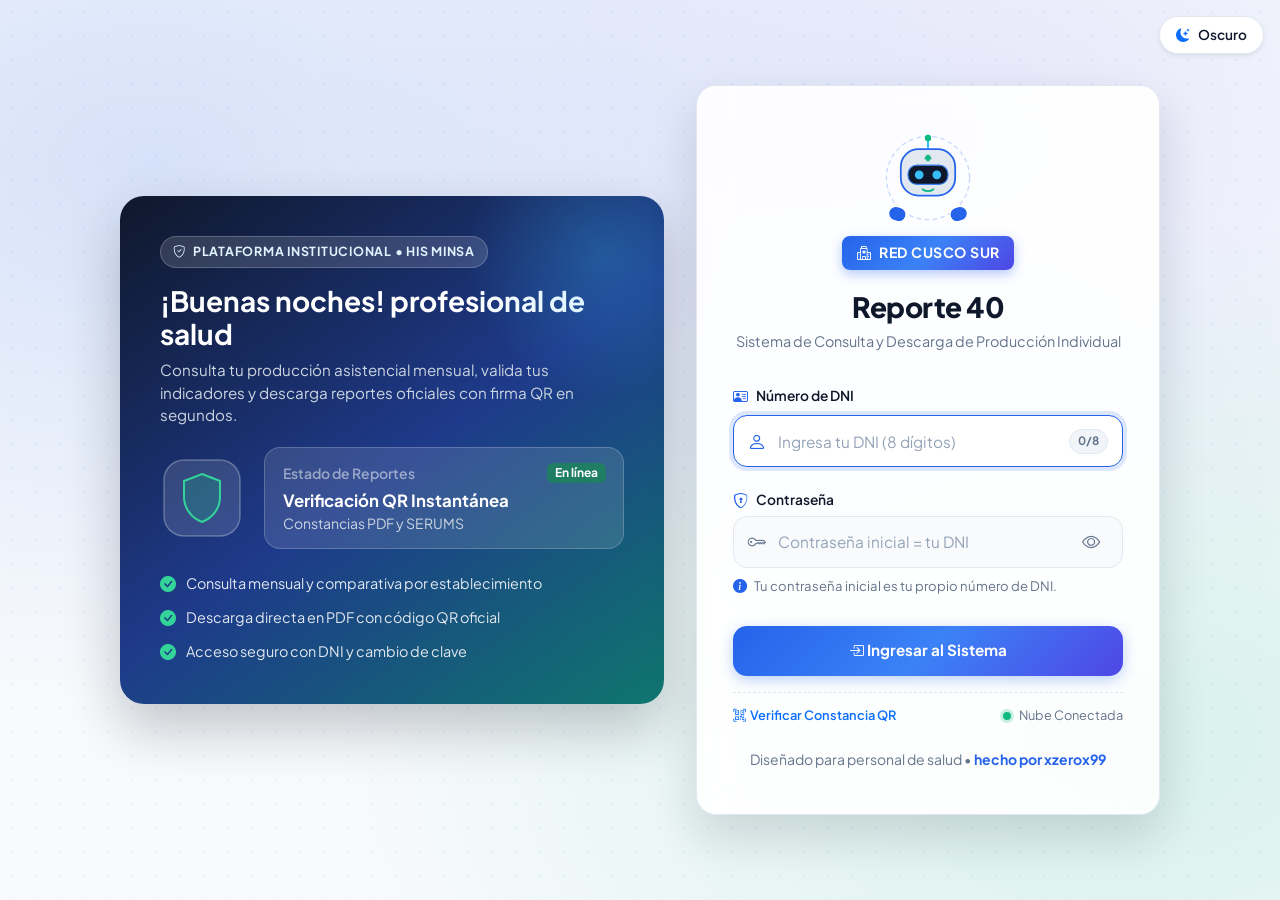
==== commit fcc552c9: "Add files via upload" ====
--- a/index.html
+++ b/index.html
@@ -17,14 +17,14 @@
   <link href="https://cdn.jsdelivr.net/npm/bootstrap-icons@1.11.3/font/bootstrap-icons.min.css" rel="stylesheet">
 
   <!-- Estilos del Sistema -->
-  <link rel="stylesheet" href="css/styles.css?v=2.3">
+  <link rel="stylesheet" href="css/styles.css?v=2.4">
 
   <!-- PWA Manifest & Meta -->
   <link rel="manifest" href="manifest.json">
   <meta name="theme-color" content="#2563eb">
 
-  <!-- Datos del Sistema (Soporte offline / doble clic) -->
-  <script src="data/demo_data.js"></script>
+  <!-- Datos del Sistema (Carga diferida para primer pintado instantáneo) -->
+  <script src="data/demo_data.js" defer></script>
 </head>
 
 <body>
@@ -125,7 +125,8 @@
             <span class="input-icon-lead">
               <i class="bi bi-person"></i>
             </span>
-            <input type="text" id="dniInput" placeholder="Ingresa tu DNI (8 dígitos)" maxlength="15" required autofocus>
+            <input type="text" id="dniInput" inputmode="numeric" placeholder="Ingresa tu DNI (8 dígitos)" maxlength="15" required autofocus>
+            <span id="dniValidBadge" class="dni-valid-pill" aria-live="polite">0/8</span>
           </div>
         </div>
 
@@ -157,7 +158,17 @@
         </button>
       </form>
 
-      <div class="mt-4 pt-3 border-top text-center small text-muted">
+      <div class="login-utility-row">
+        <a href="validar.html" class="text-decoration-none fw-semibold text-primary d-inline-flex align-items-center gap-1">
+          <i class="bi bi-qr-code-scan"></i> Verificar Constancia QR
+        </a>
+        <span id="loginConnBadge" class="text-muted d-inline-flex align-items-center gap-2">
+          <span class="status-dot-live" aria-hidden="true"></span>
+          <span>Sistema Activo</span>
+        </span>
+      </div>
+
+      <div class="mt-3 pt-2 text-center small text-muted">
         <span>Diseñado para personal de salud</span> • <span class="footer-author">hecho por xzerox99</span>
       </div>
       </div>
@@ -165,12 +176,12 @@
   </div>
 
   <!-- Scripts -->
-  <script src="js/config.js?v=2.3"></script>
-  <script src="js/utils.js?v=2.3"></script>
-  <script src="js/theme.js?v=2.3"></script>
-  <script src="js/auth.js?v=2.3"></script>
-  <script src="js/api.js?v=2.3"></script>
-  <script src="js/pwa.js?v=2.3"></script>
+  <script src="js/config.js?v=2.4"></script>
+  <script src="js/utils.js?v=2.4"></script>
+  <script src="js/theme.js?v=2.4"></script>
+  <script src="js/auth.js?v=2.4"></script>
+  <script src="js/api.js?v=2.4"></script>
+  <script src="js/pwa.js?v=2.4"></script>
 
   <script>
     document.addEventListener("DOMContentLoaded", () => {
@@ -202,12 +213,32 @@
 
       const medbotAvatar = document.getElementById("medbotAvatar");
       const medbotPupils = document.getElementById("medbotPupils");
+      const dniValidBadge = document.getElementById("dniValidBadge");
+      const loginConnBadge = document.getElementById("loginConnBadge");
+
+      if (loginConnBadge && typeof CONFIG !== "undefined") {
+        const isOnlineMode = CONFIG.API_URL && CONFIG.API_URL.trim().length > 10;
+        loginConnBadge.innerHTML = `<span class="status-dot-live" aria-hidden="true"></span><span>${isOnlineMode ? "Nube Conectada" : "Modo Local"}</span>`;
+      }
 
       function setMedbotState(state) {
         if (medbotAvatar) medbotAvatar.setAttribute("data-state", state);
       }
 
+      function updateDniBadge() {
+        if (!dniValidBadge) return;
+        const cleanLen = dniInput.value.trim().length;
+        if (cleanLen >= 8) {
+          dniValidBadge.classList.add("is-valid");
+          dniValidBadge.innerHTML = '<i class="bi bi-check-lg"></i> Válido';
+        } else {
+          dniValidBadge.classList.remove("is-valid");
+          dniValidBadge.textContent = `${cleanLen}/8`;
+        }
+      }
+
       function updateMedbotGaze() {
+        updateDniBadge();
         if (!medbotPupils) return;
         const len = Math.min(dniInput.value.length, 10);
         const offsetX = -3.5 + (len / 10) * 7;
@@ -305,6 +336,10 @@
             btnText.innerHTML = `<svg width="20" height="20" viewBox="0 0 24 24" fill="none" class="me-1" style="vertical-align:-4px;"><circle cx="12" cy="12" r="10" fill="rgba(16,185,129,0.2)" stroke="#34d399" stroke-width="2"/><path class="login-success-check" d="M7.5 12.5L10.5 15.5L16.5 9.5" stroke="#ffffff" stroke-width="2.4" stroke-linecap="round" stroke-linejoin="round"/></svg> Acceso verificado`;
 
             setTimeout(() => {
+              if (loginCardEl) loginCardEl.classList.add("login-card-exit");
+            }, 340);
+
+            setTimeout(() => {
               if (res.user.rol === "admin" || res.user.dni === CONFIG.ADMIN_DEFAULT_DNI) {
                 window.location.href = "admin.html";
               } else {
--- a/css/styles.css
+++ b/css/styles.css
@@ -570,6 +570,42 @@
 .badge-info {
   background-color: var(--primary-light);
   color: var(--primary-text);
+}
+
+.badge-success {
+  background-color: rgba(16, 185, 129, 0.14);
+  color: #047857;
+  border: 1px solid rgba(16, 185, 129, 0.28);
+}
+
+.badge-warning {
+  background-color: rgba(245, 158, 11, 0.16);
+  color: #b45309;
+  border: 1px solid rgba(245, 158, 11, 0.3);
+}
+
+.badge-danger {
+  background-color: rgba(239, 68, 68, 0.14);
+  color: #b91c1c;
+  border: 1px solid rgba(239, 68, 68, 0.28);
+}
+
+[data-theme="dark"] .badge-success {
+  background-color: rgba(16, 185, 129, 0.2);
+  color: #6ee7b7;
+  border-color: rgba(16, 185, 129, 0.35);
+}
+
+[data-theme="dark"] .badge-warning {
+  background-color: rgba(245, 158, 11, 0.2);
+  color: #fcd34d;
+  border-color: rgba(245, 158, 11, 0.35);
+}
+
+[data-theme="dark"] .badge-danger {
+  background-color: rgba(239, 68, 68, 0.2);
+  color: #fca5a5;
+  border-color: rgba(239, 68, 68, 0.35);
 }
 
 /* ==================== MODALES Y DROPDOWNS EN TEMA OSCURO ==================== */
@@ -1895,11 +1931,13 @@
 }
 
 .r40-toast {
+  position: relative;
+  overflow: hidden;
   pointer-events: auto;
   display: flex;
   align-items: flex-start;
   gap: 0.75rem;
-  padding: 0.85rem 1.05rem;
+  padding: 0.85rem 1.05rem 1rem;
   border-radius: var(--radius-md);
   background: var(--bg-card);
   color: var(--text-main);
@@ -1911,12 +1949,34 @@
   line-height: 1.4;
   opacity: 0;
   transform: translateX(24px);
-  transition: opacity 0.25s ease, transform 0.25s ease;
+  transition: opacity 0.25s ease, transform 0.25s cubic-bezier(0.16, 1, 0.3, 1);
 }
 
 .r40-toast.r40-toast-show {
   opacity: 1;
   transform: translateX(0);
+}
+
+.r40-toast.r40-toast-hide {
+  opacity: 0;
+  transform: translateX(24px);
+}
+
+.r40-toast-bar {
+  position: absolute;
+  left: 0;
+  bottom: 0;
+  height: 3px;
+  width: 100%;
+  background: currentColor;
+  opacity: 0.35;
+  transform-origin: left;
+  animation: r40ToastProgress linear forwards;
+}
+
+@keyframes r40ToastProgress {
+  from { transform: scaleX(1); }
+  to { transform: scaleX(0); }
 }
 
 .r40-toast-success {
@@ -2515,8 +2575,307 @@
   .val-seal-circle,
   .val-seal-check,
   .val-seal-warn-pulse,
-  .medbot-ring {
+  .medbot-ring,
+  .login-bg-mesh,
+  .skeleton-line::after,
+  .val-scanning::after {
     animation: none !important;
     stroke-dashoffset: 0 !important;
   }
+}
+
+/* ==================== UI/UX UPGRADES v2.4 ==================== */
+
+/* View Transitions API Circular Theme Reveal */
+::view-transition-old(root),
+::view-transition-new(root) {
+  animation: none;
+  mix-blend-mode: normal;
+}
+::view-transition-old(root) { z-index: 1; }
+::view-transition-new(root) { z-index: 9999; }
+
+/* Search Highlight */
+mark.r40-mark {
+  background: rgba(56, 189, 248, 0.28);
+  color: inherit;
+  padding: 0 2px;
+  border-radius: 3px;
+  font-weight: 700;
+}
+
+/* Login Mesh Drift, DNI Counter & Exit */
+.login-bg-mesh {
+  animation: r40MeshDrift 24s ease-in-out infinite alternate;
+}
+
+@keyframes r40MeshDrift {
+  0% { transform: translate3d(0, 0, 0) scale(1); }
+  100% { transform: translate3d(-18px, -14px, 0) scale(1.03); }
+}
+
+.dni-valid-pill {
+  font-size: 0.72rem;
+  font-weight: 700;
+  padding: 0.18rem 0.5rem;
+  border-radius: 999px;
+  background: var(--bg-card-subtle);
+  color: var(--text-muted);
+  border: 1px solid var(--border-color);
+  transition: var(--transition);
+  white-space: nowrap;
+}
+
+.dni-valid-pill.is-valid {
+  background: rgba(16, 185, 129, 0.15);
+  color: #10b981;
+  border-color: rgba(16, 185, 129, 0.35);
+}
+
+.login-card-exit {
+  opacity: 0;
+  transform: scale(0.97) translateY(-8px);
+  transition: opacity 0.35s ease, transform 0.35s ease;
+}
+
+.login-utility-row {
+  display: flex;
+  flex-wrap: wrap;
+  align-items: center;
+  justify-content: space-between;
+  gap: 0.5rem;
+  margin-top: 1rem;
+  padding-top: 0.85rem;
+  border-top: 1px dashed var(--border-color);
+  font-size: 0.8rem;
+}
+
+.status-dot-live {
+  display: inline-block;
+  width: 8px;
+  height: 8px;
+  border-radius: 50%;
+  background: #10b981;
+  box-shadow: 0 0 0 3px rgba(16, 185, 129, 0.22);
+}
+
+/* Month Chips con Indicador de Producción */
+.month-chip label {
+  position: relative;
+  flex-direction: column;
+  gap: 2px;
+  padding: 0.6rem 0.35rem 0.55rem;
+}
+
+.month-chip.has-data label::after {
+  content: "";
+  width: 18px;
+  height: 3px;
+  border-radius: 999px;
+  background: #10b981;
+  opacity: 0.85;
+  transition: var(--transition);
+}
+
+.month-chip.has-data input[type="checkbox"]:checked + label::after {
+  background: rgba(255, 255, 255, 0.9);
+}
+
+.month-chip.no-data label {
+  opacity: 0.58;
+}
+
+.month-chip.no-data input[type="checkbox"]:checked + label {
+  opacity: 1;
+}
+
+/* KPI Trend Pill */
+.kpi-trend-pill {
+  display: inline-flex;
+  align-items: center;
+  gap: 0.3rem;
+  margin-top: 0.35rem;
+  font-size: 0.72rem;
+  font-weight: 700;
+  padding: 0.15rem 0.5rem;
+  border-radius: 999px;
+  background: var(--bg-card-subtle);
+  color: var(--text-muted);
+  border: 1px solid var(--border-color);
+}
+
+/* Mobile Sticky Action Bar (Dashboard) */
+.mobile-sticky-bar {
+  position: fixed;
+  left: 12px;
+  right: 12px;
+  bottom: 12px;
+  z-index: 1045;
+  background: rgba(255, 255, 255, 0.92);
+  backdrop-filter: blur(14px);
+  border: 1px solid var(--border-color);
+  border-radius: var(--radius-lg);
+  padding: 0.65rem 0.9rem;
+  box-shadow: 0 14px 36px rgba(15, 23, 42, 0.22);
+  display: flex;
+  align-items: center;
+  justify-content: space-between;
+  gap: 0.65rem;
+  transform: translateY(120%);
+  opacity: 0;
+  pointer-events: none;
+  transition: transform 0.28s cubic-bezier(0.16, 1, 0.3, 1), opacity 0.25s ease;
+}
+
+[data-theme="dark"] .mobile-sticky-bar {
+  background: rgba(21, 28, 44, 0.92);
+}
+
+.mobile-sticky-bar.visible {
+  transform: translateY(0);
+  opacity: 1;
+  pointer-events: auto;
+}
+
+/* Admin Tabs Scroll & Polish */
+#adminTabs {
+  flex-wrap: nowrap;
+  overflow-x: auto;
+  padding-bottom: 4px;
+  scrollbar-width: thin;
+}
+
+#adminTabs .nav-link {
+  white-space: nowrap;
+  border-radius: var(--radius-md);
+  font-weight: 600;
+  font-size: 0.86rem;
+  color: var(--text-muted);
+  border: 1px solid transparent;
+  transition: var(--transition);
+}
+
+#adminTabs .nav-link:hover:not(.active) {
+  background: var(--bg-card);
+  border-color: var(--border-color);
+  color: var(--text-main);
+}
+
+#adminTabs .nav-link.active {
+  background: var(--primary-gradient);
+  color: #ffffff !important;
+  box-shadow: 0 4px 12px rgba(37, 99, 235, 0.32);
+}
+
+/* Admin Floating Pending Bar */
+.admin-pending-bar {
+  position: fixed;
+  left: 50%;
+  bottom: 1.25rem;
+  transform: translate(-50%, 140%);
+  z-index: 1050;
+  background: var(--bg-card);
+  border: 1.5px solid var(--primary);
+  border-radius: var(--radius-full);
+  padding: 0.6rem 1.15rem;
+  box-shadow: 0 16px 38px rgba(15, 23, 42, 0.28);
+  display: flex;
+  align-items: center;
+  gap: 0.9rem;
+  opacity: 0;
+  pointer-events: none;
+  transition: transform 0.28s cubic-bezier(0.16, 1, 0.3, 1), opacity 0.25s ease;
+}
+
+.admin-pending-bar.visible {
+  transform: translate(-50%, 0);
+  opacity: 1;
+  pointer-events: auto;
+}
+
+/* Command Palette Keyboard Active State */
+.cmd-result-item {
+  cursor: pointer;
+  transition: border-color 0.15s ease, background-color 0.15s ease, transform 0.15s ease;
+}
+
+.cmd-result-item:hover,
+.cmd-result-item.cmd-active {
+  border-color: var(--primary);
+  background: var(--primary-light);
+}
+
+/* Skeleton Loading Rows */
+.skeleton-line {
+  position: relative;
+  overflow: hidden;
+  height: 14px;
+  border-radius: 6px;
+  background: var(--bg-card-subtle);
+}
+
+.skeleton-line::after {
+  content: "";
+  position: absolute;
+  inset: 0;
+  transform: translateX(-100%);
+  background: linear-gradient(90deg, transparent, rgba(148, 163, 184, 0.22), transparent);
+  animation: r40Skeleton 1.3s infinite;
+}
+
+@keyframes r40Skeleton {
+  100% { transform: translateX(100%); }
+}
+
+/* Validator Interactive Cotejo & Scanning */
+.val-check-btn {
+  display: inline-flex;
+  align-items: center;
+  justify-content: center;
+  gap: 0.35rem;
+  background: transparent;
+  border: none;
+  color: inherit;
+  cursor: pointer;
+  padding: 0.2rem 0.45rem;
+  border-radius: 6px;
+  transition: background-color 0.18s ease;
+}
+
+.val-check-btn:hover {
+  background: rgba(37, 99, 235, 0.08);
+}
+
+.val-check-box {
+  transition: background-color 0.2s ease, border-color 0.2s ease, transform 0.18s ease;
+  display: inline-flex !important;
+  align-items: center;
+  justify-content: center;
+  color: #ffffff;
+  font-size: 0.72rem;
+}
+
+.val-check-btn.is-checked .val-check-box {
+  background-color: #10b981;
+  border-color: #10b981 !important;
+  transform: scale(1.08);
+}
+
+.val-check-btn.is-checked span:first-child {
+  color: #10b981 !important;
+  font-weight: 700;
+}
+
+.val-scanning {
+  position: relative;
+  overflow: hidden;
+}
+
+.val-scanning::after {
+  content: "";
+  position: absolute;
+  inset: 0;
+  background: linear-gradient(90deg, transparent, rgba(59, 130, 246, 0.14), transparent);
+  transform: translateX(-100%);
+  animation: r40Skeleton 1.2s infinite;
 }
